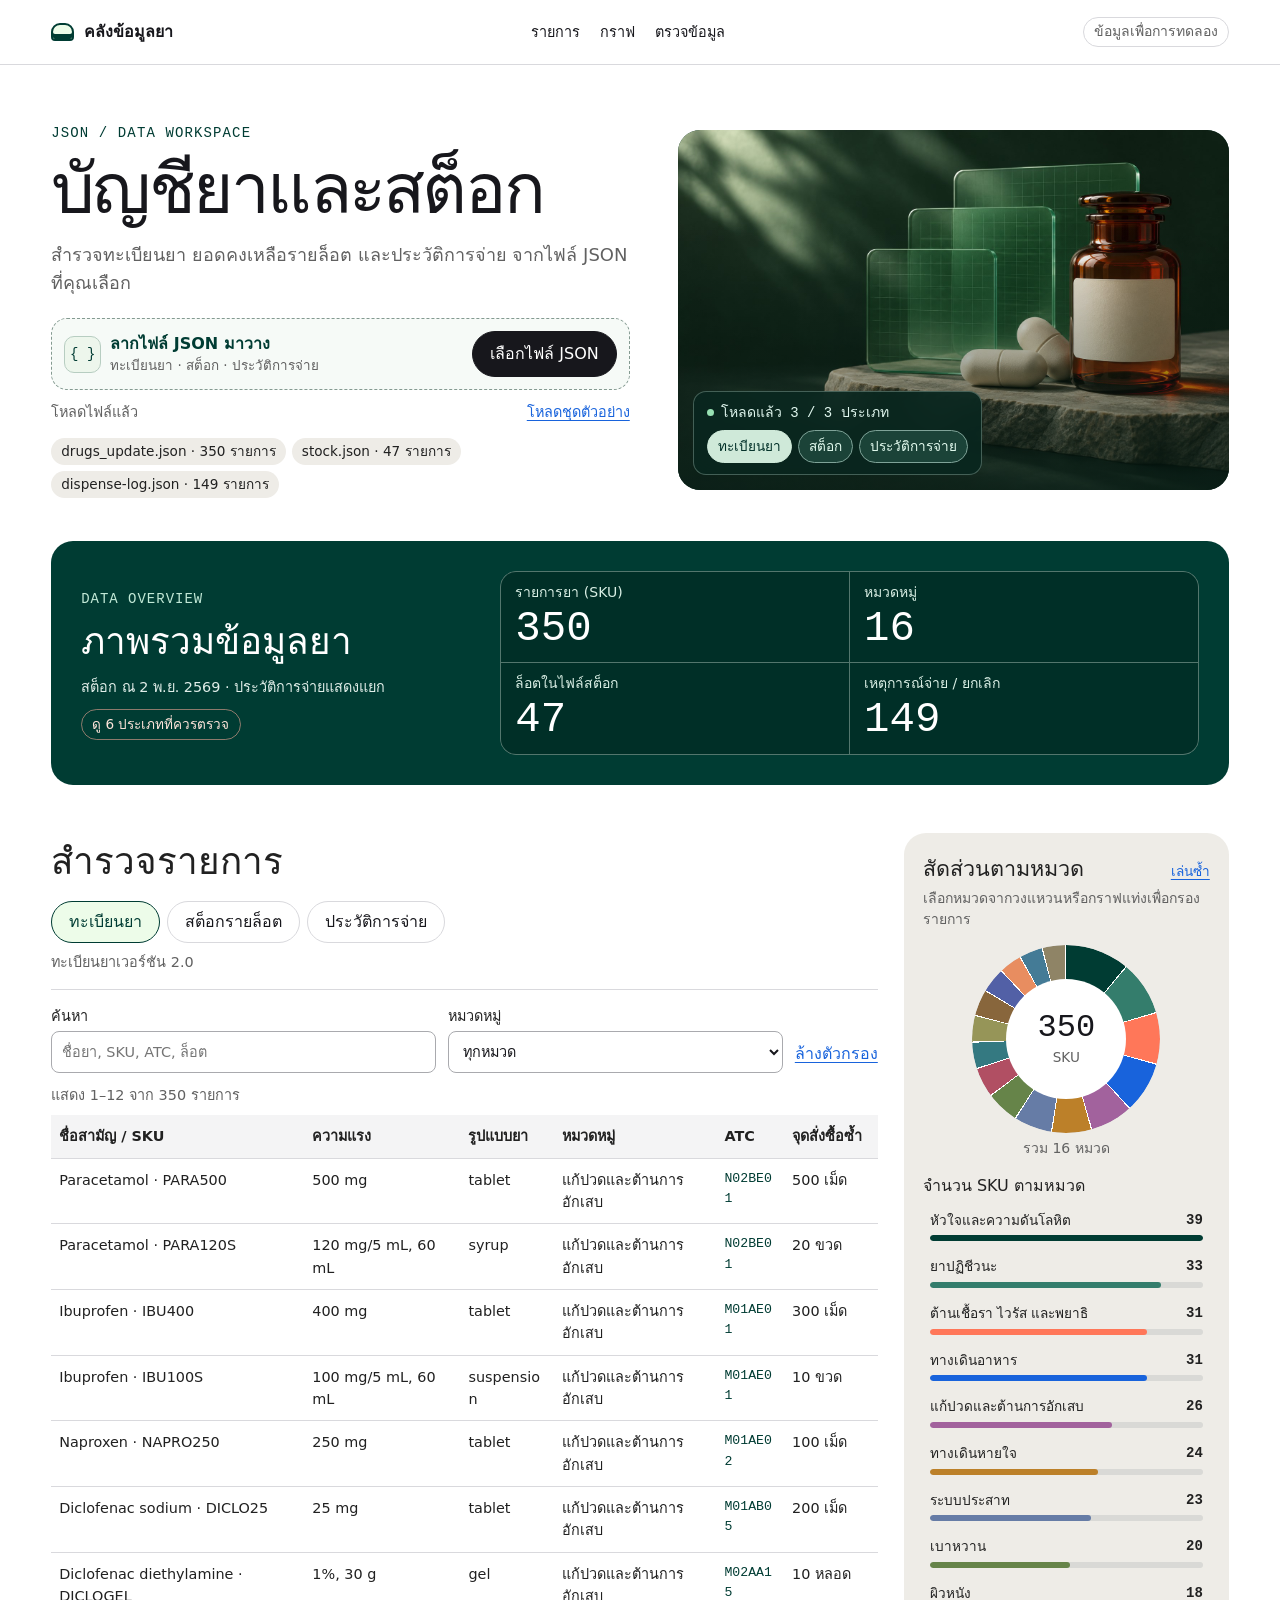
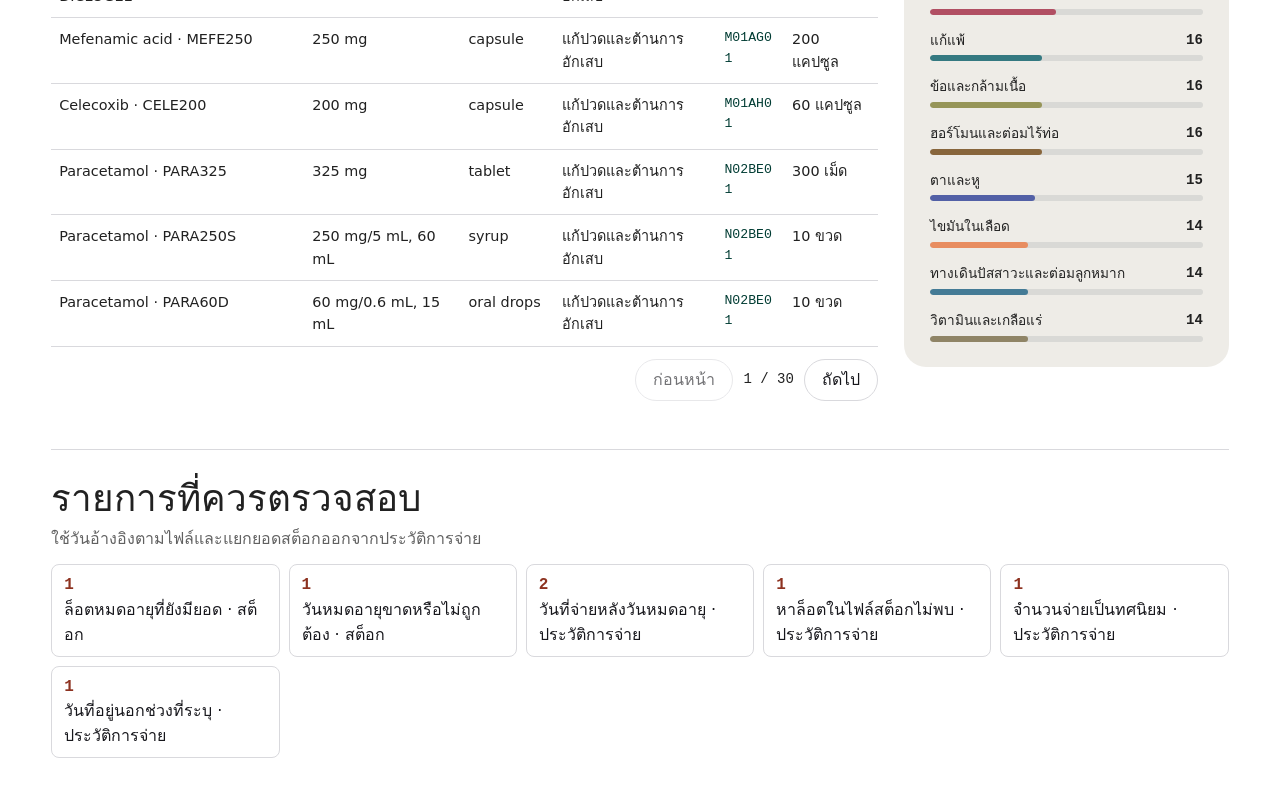
==== index.html @ 88df7d9a "Add files via upload" ====
<!doctype html>
<html lang="th">
<head>
  <meta charset="utf-8">
  <meta name="viewport" content="width=device-width, initial-scale=1">
  <meta name="description" content="สำรวจทะเบียนยา สต็อกรายล็อต และประวัติการจ่ายยาจากไฟล์ JSON">
  <title>บัญชียาและสต็อก</title>
  <link rel="stylesheet" href="./styles.css">
  <script src="./app.js" defer></script>
</head>
<body>
  <header class="topbar">
    <div class="shell topbar-inner">
      <a class="brand" href="#top"><span class="brand-mark" aria-hidden="true"></span>คลังข้อมูลยา</a>
      <nav id="navigation" aria-label="ทางลัด" hidden>
        <a href="#records">รายการ</a><a href="#charts">กราฟ</a><a href="#checks">ตรวจข้อมูล</a>
      </nav>
      <span class="dataset-label">ข้อมูลเพื่อการทดลอง</span>
    </div>
  </header>
  <main class="shell" id="top">
    <header class="hero">
      <div class="hero-copy">
        <div class="mono kicker">JSON / DATA WORKSPACE</div>
        <h1>บัญชียาและสต็อก</h1>
        <p class="hero-description">สำรวจทะเบียนยา ยอดคงเหลือรายล็อต และประวัติการจ่าย จากไฟล์ JSON ที่คุณเลือก</p>
        <div class="drop-zone" id="drop-zone">
          <div class="drop-copy">
            <span class="drop-mark mono" aria-hidden="true">{ }</span>
            <div><strong id="drop-title">ลากไฟล์ JSON มาวาง</strong><p>ทะเบียนยา · สต็อก · ประวัติการจ่าย</p></div>
          </div>
          <label class="button primary file-button">
            <input type="file" id="file-input" accept=".json,application/json" multiple>
            <span>เลือกไฟล์ JSON</span>
          </label>
        </div>
        <div class="import-actions">
          <p class="load-status" id="load-status" role="status"></p>
          <button class="text-button" type="button" id="load-demo" hidden>โหลดชุดตัวอย่าง</button>
        </div>
        <p class="load-error" id="load-error" role="alert" hidden></p>
        <ul class="sources" id="sources" aria-label="ไฟล์ที่โหลด" hidden></ul>
      </div>
      <div class="hero-art">
        <div class="hero-image" aria-hidden="true"></div>
        <div class="hero-console">
          <p class="console-status mono" id="source-status">รอไฟล์ JSON</p>
          <div class="console-actions" id="source-shortcuts" aria-label="เปิดชุดข้อมูลที่โหลดแล้ว">
            <button type="button" data-source="catalog" disabled>ทะเบียนยา</button>
            <button type="button" data-source="stock" disabled>สต็อก</button>
            <button type="button" data-source="events" disabled>ประวัติการจ่าย</button>
          </div>
        </div>
      </div>
    </header>

    <div id="dashboard" hidden>
      <section class="overview" aria-labelledby="overview-title">
        <div class="overview-copy">
          <span class="mono">DATA OVERVIEW</span>
          <h2 id="overview-title">ภาพรวมข้อมูลยา</h2>
          <p id="snapshot"></p>
          <a id="review-shortcut" class="review-shortcut" href="#checks" hidden></a>
        </div>
        <dl class="metrics">
          <div><dt>รายการยา (SKU)</dt><dd id="metric-skus"><span aria-hidden="true">—</span><span class="sr-only">—</span></dd></div>
          <div><dt>หมวดหมู่</dt><dd id="metric-categories"><span aria-hidden="true">—</span><span class="sr-only">—</span></dd></div>
          <div><dt>ล็อตในไฟล์สต็อก</dt><dd id="metric-lots"><span aria-hidden="true">—</span><span class="sr-only">—</span></dd></div>
          <div><dt>เหตุการณ์จ่าย / ยกเลิก</dt><dd id="metric-events"><span aria-hidden="true">—</span><span class="sr-only">—</span></dd></div>
        </dl>
      </section>

      <div class="workspace">
        <section class="records" id="records" aria-labelledby="records-title">
          <div class="section-lead">
            <h2 id="records-title">สำรวจรายการ</h2>
            <div class="view-choices" id="view-choices" aria-label="เลือกชุดรายการ">
              <button type="button" class="pill" data-view="catalog" aria-pressed="true">ทะเบียนยา</button>
              <button type="button" class="pill" data-view="stock" aria-pressed="false">สต็อกรายล็อต</button>
              <button type="button" class="pill" data-view="events" aria-pressed="false">ประวัติการจ่าย</button>
            </div>
            <p class="view-note" id="view-note"></p>
          </div>
          <form class="filters" id="filters" role="search">
            <label>ค้นหา <input id="search" type="search" placeholder="ชื่อยา, SKU, ATC, ล็อต"></label>
            <label>หมวดหมู่ <select id="category"><option value="">ทุกหมวด</option></select></label>
            <label id="status-field">สถานะ <select id="status"><option value="">ทุกสถานะ</option></select></label>
            <button class="text-button" type="reset">ล้างตัวกรอง</button>
          </form>
          <p class="result-count" id="result-count" role="status" tabindex="-1"></p>
          <div class="table-region" id="table-region" role="region" tabindex="0" aria-label="ตารางรายการยา">
            <table><thead id="table-head"></thead><tbody id="table-body"></tbody></table>
          </div>
          <ul id="mobile-records" class="mobile-records" aria-label="รายการยา" hidden></ul>
          <p class="empty" id="empty-records" hidden></p>
          <div class="pagination" id="pagination">
            <button type="button" id="previous" class="pill">ก่อนหน้า</button>
            <span id="page-number" class="mono"></span>
            <button type="button" id="next" class="pill">ถัดไป</button>
          </div>
        </section>

        <aside class="analytics" id="charts" aria-labelledby="share-title">
          <section class="share-card">
            <div class="chart-heading">
              <h2 id="share-title">สัดส่วนตามหมวด</h2>
              <button type="button" class="text-button replay" id="replay">เล่นซ้ำ</button>
            </div>
            <p id="chart-note">เลือกหมวดจากวงแหวนหรือกราฟแท่งเพื่อกรองรายการ</p>
            <div class="ring-wrap" aria-hidden="true">
              <div class="ring" id="ring"><div class="ring-slices"></div>
                <div class="ring-center"><strong id="ring-number"></strong><span id="ring-unit"></span></div>
              </div>
              <p id="ring-caption"></p>
            </div>
            <h3 id="bars-title">จำนวน SKU ตามหมวด</h3>
            <div class="bars" id="bars" role="group" aria-labelledby="bars-title"></div>
          </section>
        </aside>
      </div>

      <section class="checks" id="checks" aria-labelledby="checks-title">
        <div><h2 id="checks-title">รายการที่ควรตรวจสอบ</h2><p>ใช้วันอ้างอิงตามไฟล์และแยกยอดสต็อกออกจากประวัติการจ่าย</p></div>
        <div id="check-list" class="check-list"></div>
      </section>
    </div>
    <noscript><p>กรุณาเปิด JavaScript เพื่อโหลดไฟล์ JSON</p></noscript>
  </main>
</body>
</html>
---- styles.css ----
:root {
  color-scheme: light;
  font-family: "Leelawadee UI", "Segoe UI", system-ui, sans-serif;
  color: #212121;
  background: #fff;
  --primary: #17171c;
  --green: #003c33;
  --green-dark: #002f27;
  --stone: #eeece7;
  --pale: #edfce9;
  --blue: #1863dc;
  --coral: #ff7759;
  --line: #d9d9dd;
  --muted: #616161;
  --mono: "Cascadia Mono", Consolas, ui-monospace, monospace;
}
*, *::before, *::after { box-sizing: border-box; }
body { margin: 0; line-height: 1.55; }
h1, h2, h3, p { margin: 0; }
h1, h2, h3 { font-weight: 500; }
button, input, select { font: inherit; }
button, select, summary { cursor: pointer; }
a { color: var(--blue); text-underline-offset: .23em; }
:focus-visible { outline: 3px solid #4c6ee6; outline-offset: 3px; }
[hidden] { display: none !important; }
.sr-only {
  position: absolute; width: 1px; height: 1px; margin: -1px; padding: 0;
  clip-path: inset(50%); overflow: hidden; white-space: nowrap;
}
.shell { width: min(1200px, 100% - clamp(32px, 8vw, 104px)); margin-inline: auto; }
.mono { font-family: var(--mono); font-size: .875rem; font-variant-numeric: tabular-nums; }
.topbar { border-bottom: 1px solid var(--line); }
.topbar-inner { min-height: 64px; display: flex; align-items: center; justify-content: space-between; gap: 8px 20px; flex-wrap: wrap; padding-block: 9px; }
.brand { display: inline-flex; align-items: center; gap: 10px; color: var(--primary); font-weight: 700; text-decoration: none; }
.brand-mark { width: 23px; height: 18px; border: 2px solid var(--green); border-radius: 9px 9px 4px 4px; background: var(--pale); box-shadow: inset 0 -5px 0 var(--green); }
.topbar nav { display: flex; flex-wrap: wrap; gap: 8px 20px; }
.topbar nav a { color: var(--primary); font-size: .9rem; text-decoration: none; }
.topbar nav a:hover { text-decoration: underline; }
.dataset-label { border: 1px solid var(--line); border-radius: 32px; padding: 3px 10px; color: var(--muted); font-size: .875rem; }
.hero {
  display: grid; grid-template-columns: minmax(0, 1.05fr) minmax(0, 1fr);
  gap: clamp(20px, 4vw, 48px); align-items: center; padding-block: clamp(27px, 4.5vw, 60px) clamp(26px, 4vw, 43px);
}
.hero-copy { min-width: 0; }
.kicker { color: var(--green); letter-spacing: .08em; }
.hero h1 { color: var(--primary); font-size: clamp(2.5rem, 5.4vw, 4.8rem); line-height: 1.12; letter-spacing: -.04em; margin: 7px 0 12px; text-wrap: balance; }
.hero-description { color: var(--muted); font-size: clamp(1rem, 1.6vw, 1.125rem); max-width: 52ch; }
.drop-zone {
  display: flex; align-items: center; justify-content: space-between; gap: 10px; flex-wrap: wrap;
  margin-top: 22px; padding: 12px; border: 1px dashed #849a91; border-radius: 16px; background: #f6faf7;
  transition: border-color .18s, background-color .18s;
}
.drop-zone.is-dragging { border-color: var(--green); background: #e2f6df; box-shadow: 0 0 0 2px var(--green); }
.drop-copy { display: flex; align-items: center; gap: 9px; }
.drop-mark {
  display: grid; place-items: center; width: 37px; height: 37px; flex: 0 0 37px;
  border: 1px solid #b7cdc1; border-radius: 10px; color: var(--green); background: #edf6ec;
}
.drop-copy strong { color: var(--green); }
.drop-copy p { font-size: .84rem; color: var(--muted); }
.import-actions { margin: 8px 0 0; display: flex; align-items: baseline; justify-content: space-between; flex-wrap: wrap; gap: 3px 12px; }
.import-actions .load-status { margin-top: 0; }
.import-actions .text-button { padding-block: 3px; font-size: .9rem; }
.hero-art {
  position: relative; min-height: 360px; min-width: 0; display: flex; align-items: end;
  overflow: hidden; isolation: isolate; border-radius: 22px; background: #143d34; padding: 15px;
}
.hero-image {
  position: absolute; inset: 0; z-index: -2; background-color: #143d34;
  background-image: url("./assets/pharmacy-still-life.jpg");
  background-size: cover; background-position: center 49%; transition: transform .6s ease;
}
.hero-art::before {
  content: ""; position: absolute; inset: 25% 0 0; z-index: -1;
  background: linear-gradient(transparent, #071e16a8); pointer-events: none;
}
.hero-art:hover .hero-image { transform: scale(1.035); }
.hero-console {
  max-width: 100%; min-width: 0; border: 1px solid #d6f1e449; border-radius: 13px; padding: 11px 13px;
  color: #fff; background: #09271feb; backdrop-filter: blur(9px);
}
.console-status { color: #e1f7ef; margin-bottom: 6px; }
.console-status::before {
  content: ""; display: inline-block; margin-inline-end: 7px; width: 7px; height: 7px;
  border-radius: 50%; background: #a8beb5; vertical-align: .08em;
}
.hero-console.is-ready .console-status::before { background: #98e1b3; }
.console-actions { display: flex; flex-wrap: wrap; gap: 6px; }
.console-actions button {
  border: 1px solid #7fa398; border-radius: 24px; padding: 4px 10px; min-height: 33px;
  color: #e4fcf0; background: #1b4338; font-size: .85rem;
}
.console-actions button:hover:not(:disabled) { background: #d7f4e4; color: var(--green-dark); }
.console-actions button[aria-current="true"] { background: #cfe9d9; color: var(--green-dark); border-color: #cfe9d9; }
.console-actions button:disabled { color: #c2d1cb; background: transparent; border-color: #577269; cursor: default; }
.button, .pill { min-height: 42px; padding: 8px 17px; border: 1px solid var(--line); border-radius: 32px; background: #fff; color: var(--primary); }
.button.primary { background: var(--primary); color: #fff; border-color: var(--primary); }
.button.primary:hover { background: var(--green); }
.file-button { position: relative; display: inline-grid; place-items: center; cursor: pointer; min-height: 46px; }
.file-button input { position: absolute; inset: 0; width: 100%; height: 100%; opacity: 0; cursor: pointer; }
.file-button:focus-within { outline: 3px solid #4c6ee6; outline-offset: 3px; }
.text-button { padding: 6px 0; border: 0; background: transparent; color: var(--blue); text-decoration: underline; text-underline-offset: .2em; }
.text-button:disabled, .pill:disabled { opacity: .6; cursor: default; }
.load-status, .load-error { margin-top: 7px; color: var(--muted); font-size: .9rem; }
.load-error { color: #9c2318; border-inline-start: 3px solid var(--coral); padding: 7px 10px; background: #fff3ef; }
.sources { padding: 0; margin: 11px 0 0; list-style: none; display: flex; flex-wrap: wrap; gap: 6px; }
.sources li { border-radius: 30px; background: var(--stone); padding: 3px 10px; font-size: .85rem; overflow-wrap: anywhere; }
.overview { display: grid; grid-template-columns: minmax(0, .8fr) minmax(0, 1.4fr); gap: 20px; background: var(--green); color: #fff; padding: clamp(19px, 3vw, 30px); border-radius: 22px; align-items: center; }
.overview-copy .mono { color: #c1e9d7; letter-spacing: .07em; }
.overview h2 { font-size: clamp(1.55rem, 3vw, 2.3rem); margin: 3px 0 6px; }
.overview p { color: #e0eee9; font-size: .9rem; }
.review-shortcut {
  display: inline-block; margin-top: 10px; padding: 4px 10px; border-radius: 24px;
  color: #fee5db; border: 1px solid #ffad9b8c; font-size: .85rem; text-decoration: none;
}
.review-shortcut:hover { background: #ffe5d9; color: #562513; }
.metrics { display: grid; grid-template-columns: repeat(2, minmax(0, 1fr)); gap: 1px; margin: 0; border-radius: 16px; overflow: hidden; background: #53766d; border: 1px solid #53766d; }
.metrics div { background: var(--green-dark); padding: 10px 14px; }
.metrics dt { color: #d9efe5; font-size: .875rem; }
.metrics dd { margin: 2px 0 0; font: 400 clamp(1.75rem, 4vw, 2.65rem)/1.1 var(--mono); }
.workspace { display: grid; grid-template-columns: minmax(0, 1fr) minmax(270px, 325px); gap: 26px; align-items: start; padding-block: clamp(28px, 4vw, 48px); }
.records, .analytics, .checks { min-width: 0; scroll-margin-top: 18px; }
.section-lead { padding-bottom: 15px; border-bottom: 1px solid var(--line); }
.records h2, .checks h2 { font-size: clamp(1.6rem, 3vw, 2.3rem); }
.view-choices { display: flex; flex-wrap: wrap; gap: 7px; margin: 11px 0 8px; }
.pill[aria-pressed="true"] { background: var(--pale); border-color: var(--green); color: var(--green); }
.pill:hover:not(:disabled) { border-color: var(--green); }
.view-note, .result-count, .empty { color: var(--muted); font-size: .9rem; }
.filters { display: flex; align-items: end; flex-wrap: wrap; gap: 9px 12px; padding: 15px 0 8px; }
.filters label { flex: 1 1 130px; display: grid; gap: 4px; min-width: 0; font-size: .9rem; }
.filters label:first-child { flex-basis: 180px; }
.filters input, .filters select { min-width: 0; min-height: 42px; width: 100%; padding: 8px 10px; background: #fff; color: var(--primary); border: 1px solid #a9aaae; border-radius: 8px; }
.result-count { padding: 3px 0 9px; }
.table-region { overflow: auto; }
table { width: 100%; min-width: 600px; border-collapse: collapse; text-align: left; font-size: .9rem; }
th, td { padding: 10px 8px; border-block-end: 1px solid var(--line); vertical-align: top; }
th { background: #f4f4f5; font-weight: 650; white-space: nowrap; }
td { overflow-wrap: anywhere; }
tbody tr:hover { background: #f7f9f7; }
.row-code { color: var(--green); font-family: var(--mono); font-size: .825rem; }
.row-issue { display: inline-block; margin-left: 4px; color: #722d20; background: #ffeadf; padding: 2px 7px; border-radius: 24px; font-size: .8rem; }
.pagination { display: flex; justify-content: flex-end; align-items: center; gap: 10px; flex-wrap: wrap; margin-top: 12px; }
.mobile-records { list-style: none; margin: 0; padding: 0; }
.mobile-records li { border-top: 1px solid var(--line); }
.mobile-records li:last-child { border-bottom: 1px solid var(--line); }
.mobile-records summary { padding: 12px 7px; }
.mobile-records summary small { display: block; margin-left: 17px; color: var(--muted); }
.mobile-records dl { margin: 0; padding: 0 10px 12px; display: grid; grid-template-columns: 1fr 1fr; gap: 8px; overflow-wrap: anywhere; }
.mobile-records dd { margin-left: 0; }
.mobile-records dt { color: var(--muted); font-size: .875rem; }
.empty { padding: 18px 0; border-block: 1px solid var(--line); }
.share-card { padding: 19px; border-radius: 22px; background: var(--stone); }
.chart-heading { display: flex; justify-content: space-between; align-items: baseline; flex-wrap: wrap; gap: 7px; }
.share-card h2 { font-size: 1.35rem; }
.share-card h3 { font-size: 1rem; margin-bottom: 5px; }
.share-card p { color: var(--muted); font-size: .875rem; }
.replay { font-size: .85rem; }
.ring-wrap { text-align: center; margin: 14px 0; }
.ring { position: relative; width: min(100%, 188px); margin-inline: auto; aspect-ratio: 1; background: #dadada; border-radius: 50%; }
.ring-slices { position: absolute; inset: 0; border-radius: 50%; background: var(--slices, transparent); mask-image: conic-gradient(#000 var(--sweep, 360deg), transparent 0); }
.ring-center { position: absolute; inset: 18%; display: grid; place-content: center; background: #fff; border-radius: 50%; pointer-events: none; }
.ring-center strong { font: 400 2rem/1.15 var(--mono); color: var(--primary); }
.ring-center span { color: var(--muted); font-size: .85rem; }
#ring-caption { margin-top: 5px; min-height: 1.5em; }
.bars { display: grid; gap: 3px; }
.bar { display: grid; gap: 4px; width: 100%; padding: 5px 6px; background: transparent; border: 1px solid transparent; border-radius: 8px; color: inherit; text-align: left; }
.bar:hover, .bar[aria-pressed="true"] { background: #fff; }
.bar[aria-pressed="true"] { border-color: var(--green); }
.bar-label { display: flex; justify-content: space-between; gap: 5px; font-size: .85rem; }
.bar-track { height: 6px; border-radius: 10px; background: #d9d9d6; overflow: hidden; }
.bar-fill { display: block; height: 100%; border-radius: inherit; background: var(--color); transform-origin: left center; }
@property --sweep { syntax: "<angle>"; initial-value: 360deg; inherits: false; }
@keyframes reveal-ring { from { --sweep: 0deg; opacity: .45; } to { --sweep: 360deg; opacity: 1; } }
@keyframes reveal-bar { from { transform: scaleX(0); } to { transform: scaleX(1); } }
.ring.animate .ring-slices { animation: reveal-ring 900ms cubic-bezier(.2,.75,.2,1) both; }
.bars.animate .bar-fill { animation: reveal-bar 680ms cubic-bezier(.2,.75,.2,1) var(--delay) both; }
.checks { padding: 20px 0 45px; border-top: 1px solid var(--line); }
.checks p { color: var(--muted); margin-bottom: 12px; }
.check-list { display: grid; grid-template-columns: repeat(auto-fit, minmax(min(100%, 215px), 1fr)); gap: 9px; }
.check-list button { min-height: 62px; text-align: left; padding: 8px 12px; background: #fff; border: 1px solid var(--line); border-radius: 8px; color: var(--primary); }
.check-list button strong { color: #8d3220; display: block; font-family: var(--mono); }
.check-list button:hover { border-color: var(--coral); }
@media (max-width: 820px) {
  .hero, .workspace { grid-template-columns: minmax(0, 1fr); }
  .hero-art { min-height: clamp(220px, 49vw, 330px); }
  .overview { grid-template-columns: minmax(0, 1fr); gap: 11px; }
  .bars { grid-template-columns: repeat(2, minmax(0, 1fr)); }
}
@media (max-width: 520px) {
  .topbar nav { order: 1; flex-basis: 100%; }
  .bars { grid-template-columns: minmax(0, 1fr); }
  .filters label:first-child { flex-basis: 100%; }
}
@media (prefers-reduced-motion: reduce) {
  .ring.animate .ring-slices, .bars.animate .bar-fill { animation: none; }
  .replay { display: none; }
  .hero-image, .drop-zone { transition: none; }
  .hero-art:hover .hero-image { transform: none; }
}
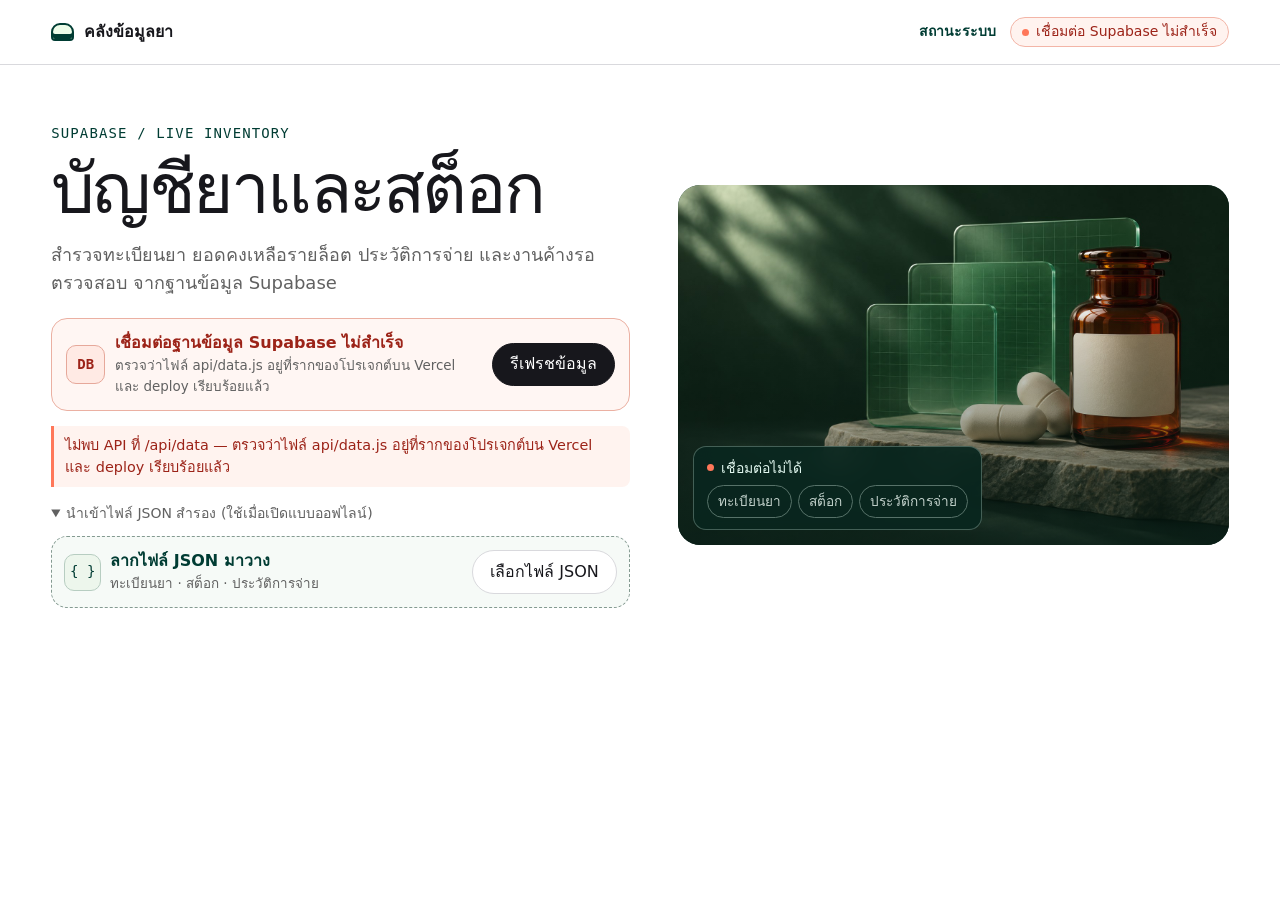
==== commit bc0c1143: "Add files via upload" ====
--- a/index.html
+++ b/index.html
@@ -3,8 +3,8 @@
 <head>
   <meta charset="utf-8">
   <meta name="viewport" content="width=device-width, initial-scale=1">
-  <meta name="description" content="สำรวจทะเบียนยา สต็อกรายล็อต และประวัติการจ่ายยาจากไฟล์ JSON">
-  <title>บัญชียาและสต็อก</title>
+  <meta name="description" content="แดชบอร์ดทะเบียนยา สต็อกรายล็อต ประวัติการจ่าย และรายการรอตรวจสอบที่เชื่อมต่อกับฐานข้อมูล Supabase">
+  <title>บัญชียาและสต็อก · Supabase</title>
   <link rel="stylesheet" href="./styles.css">
   <script src="./app.js" defer></script>
 </head>
@@ -15,40 +15,61 @@
       <nav id="navigation" aria-label="ทางลัด" hidden>
         <a href="#records">รายการ</a><a href="#charts">กราฟ</a><a href="#checks">ตรวจข้อมูล</a>
       </nav>
-      <span class="dataset-label">ข้อมูลเพื่อการทดลอง</span>
+      <div class="topbar-actions">
+        <a class="topbar-link" href="./status.html">สถานะระบบ</a>
+        <span class="dataset-label" id="dataset-label">กำลังเชื่อมต่อ Supabase…</span>
+      </div>
     </div>
   </header>
   <main class="shell" id="top">
     <header class="hero">
       <div class="hero-copy">
-        <div class="mono kicker">JSON / DATA WORKSPACE</div>
+        <div class="mono kicker" id="hero-kicker">SUPABASE / LIVE INVENTORY</div>
         <h1>บัญชียาและสต็อก</h1>
-        <p class="hero-description">สำรวจทะเบียนยา ยอดคงเหลือรายล็อต และประวัติการจ่าย จากไฟล์ JSON ที่คุณเลือก</p>
-        <div class="drop-zone" id="drop-zone">
-          <div class="drop-copy">
-            <span class="drop-mark mono" aria-hidden="true">{ }</span>
-            <div><strong id="drop-title">ลากไฟล์ JSON มาวาง</strong><p>ทะเบียนยา · สต็อก · ประวัติการจ่าย</p></div>
+        <p class="hero-description">สำรวจทะเบียนยา ยอดคงเหลือรายล็อต ประวัติการจ่าย และงานค้างรอตรวจสอบ จากฐานข้อมูล Supabase</p>
+
+        <div class="connection-card" id="connection-card">
+          <div class="connection-copy">
+            <span class="connection-mark mono" aria-hidden="true">DB</span>
+            <div>
+              <strong id="connection-title">เชื่อมต่อฐานข้อมูล Supabase</strong>
+              <p id="connection-meta">อ่านข้อมูลผ่าน /api/data (สิทธิ์อ่านอย่างเดียวตาม RLS)</p>
+            </div>
           </div>
-          <label class="button primary file-button">
-            <input type="file" id="file-input" accept=".json,application/json" multiple>
-            <span>เลือกไฟล์ JSON</span>
-          </label>
+          <button class="button primary" type="button" id="refresh-db">รีเฟรชข้อมูล</button>
         </div>
+
         <div class="import-actions">
           <p class="load-status" id="load-status" role="status"></p>
-          <button class="text-button" type="button" id="load-demo" hidden>โหลดชุดตัวอย่าง</button>
+          <button class="text-button" type="button" id="switch-supabase" hidden>กลับไปใช้ข้อมูลจาก Supabase</button>
         </div>
         <p class="load-error" id="load-error" role="alert" hidden></p>
-        <ul class="sources" id="sources" aria-label="ไฟล์ที่โหลด" hidden></ul>
+        <p class="load-note" id="load-note" hidden></p>
+        <ul class="sources" id="sources" aria-label="ชุดข้อมูลที่โหลด" hidden></ul>
+
+        <details class="json-fallback" id="json-fallback">
+          <summary>นำเข้าไฟล์ JSON สำรอง (ใช้เมื่อเปิดแบบออฟไลน์)</summary>
+          <div class="drop-zone" id="drop-zone">
+            <div class="drop-copy">
+              <span class="drop-mark mono" aria-hidden="true">{ }</span>
+              <div><strong id="drop-title">ลากไฟล์ JSON มาวาง</strong><p>ทะเบียนยา · สต็อก · ประวัติการจ่าย</p></div>
+            </div>
+            <label class="button file-button">
+              <input type="file" id="file-input" accept=".json,application/json" multiple>
+              <span>เลือกไฟล์ JSON</span>
+            </label>
+          </div>
+        </details>
       </div>
       <div class="hero-art">
         <div class="hero-image" aria-hidden="true"></div>
-        <div class="hero-console">
-          <p class="console-status mono" id="source-status">รอไฟล์ JSON</p>
+        <div class="hero-console" id="hero-console">
+          <p class="console-status mono" id="source-status">กำลังเชื่อมต่อ Supabase…</p>
           <div class="console-actions" id="source-shortcuts" aria-label="เปิดชุดข้อมูลที่โหลดแล้ว">
             <button type="button" data-source="catalog" disabled>ทะเบียนยา</button>
             <button type="button" data-source="stock" disabled>สต็อก</button>
             <button type="button" data-source="events" disabled>ประวัติการจ่าย</button>
+            <button type="button" data-source="open" disabled hidden>งานค้าง</button>
           </div>
         </div>
       </div>
@@ -57,7 +78,7 @@
     <div id="dashboard" hidden>
       <section class="overview" aria-labelledby="overview-title">
         <div class="overview-copy">
-          <span class="mono">DATA OVERVIEW</span>
+          <span class="mono" id="overview-kicker">SUPABASE OVERVIEW</span>
           <h2 id="overview-title">ภาพรวมข้อมูลยา</h2>
           <p id="snapshot"></p>
           <a id="review-shortcut" class="review-shortcut" href="#checks" hidden></a>
@@ -65,8 +86,8 @@
         <dl class="metrics">
           <div><dt>รายการยา (SKU)</dt><dd id="metric-skus"><span aria-hidden="true">—</span><span class="sr-only">—</span></dd></div>
           <div><dt>หมวดหมู่</dt><dd id="metric-categories"><span aria-hidden="true">—</span><span class="sr-only">—</span></dd></div>
-          <div><dt>ล็อตในไฟล์สต็อก</dt><dd id="metric-lots"><span aria-hidden="true">—</span><span class="sr-only">—</span></dd></div>
-          <div><dt>เหตุการณ์จ่าย / ยกเลิก</dt><dd id="metric-events"><span aria-hidden="true">—</span><span class="sr-only">—</span></dd></div>
+          <div><dt>ล็อตในคลัง</dt><dd id="metric-lots"><span aria-hidden="true">—</span><span class="sr-only">—</span></dd></div>
+          <div><dt>ประวัติการจ่ายยา</dt><dd id="metric-events"><span aria-hidden="true">—</span><span class="sr-only">—</span></dd></div>
         </dl>
       </section>
 
@@ -78,11 +99,12 @@
               <button type="button" class="pill" data-view="catalog" aria-pressed="true">ทะเบียนยา</button>
               <button type="button" class="pill" data-view="stock" aria-pressed="false">สต็อกรายล็อต</button>
               <button type="button" class="pill" data-view="events" aria-pressed="false">ประวัติการจ่าย</button>
+              <button type="button" class="pill" data-view="open" aria-pressed="false" hidden>งานค้าง / รอตรวจ</button>
             </div>
             <p class="view-note" id="view-note"></p>
           </div>
           <form class="filters" id="filters" role="search">
-            <label>ค้นหา <input id="search" type="search" placeholder="ชื่อยา, SKU, ATC, ล็อต"></label>
+            <label>ค้นหา <input id="search" type="search" placeholder="ชื่อยา, SKU, ATC, ล็อต, รหัสผู้ป่วย"></label>
             <label>หมวดหมู่ <select id="category"><option value="">ทุกหมวด</option></select></label>
             <label id="status-field">สถานะ <select id="status"><option value="">ทุกสถานะ</option></select></label>
             <button class="text-button" type="reset">ล้างตัวกรอง</button>
@@ -120,11 +142,14 @@
       </div>
 
       <section class="checks" id="checks" aria-labelledby="checks-title">
-        <div><h2 id="checks-title">รายการที่ควรตรวจสอบ</h2><p>ใช้วันอ้างอิงตามไฟล์และแยกยอดสต็อกออกจากประวัติการจ่าย</p></div>
+        <div>
+          <h2 id="checks-title">รายการที่ควรตรวจสอบ</h2>
+          <p id="checks-subtitle">อ้างอิงวัน as_of จากฐานข้อมูลและตรวจสอบความสอดคล้องของคลัง การจ่าย และงานค้าง</p>
+        </div>
         <div id="check-list" class="check-list"></div>
       </section>
     </div>
-    <noscript><p>กรุณาเปิด JavaScript เพื่อโหลดไฟล์ JSON</p></noscript>
+    <noscript><p>กรุณาเปิด JavaScript เพื่อเชื่อมต่อข้อมูลจาก Supabase</p></noscript>
   </main>
 </body>
 </html>
--- a/styles.css
+++ b/styles.css
@@ -36,7 +36,20 @@
 .topbar nav { display: flex; flex-wrap: wrap; gap: 8px 20px; }
 .topbar nav a { color: var(--primary); font-size: .9rem; text-decoration: none; }
 .topbar nav a:hover { text-decoration: underline; }
-.dataset-label { border: 1px solid var(--line); border-radius: 32px; padding: 3px 10px; color: var(--muted); font-size: .875rem; }
+.topbar-actions { display: flex; align-items: center; flex-wrap: wrap; gap: 8px 14px; }
+.topbar-link { color: var(--green); font-size: .875rem; font-weight: 600; text-decoration: none; }
+.topbar-link:hover { text-decoration: underline; }
+.dataset-label {
+  display: inline-flex; align-items: center; gap: 7px;
+  border: 1px solid var(--line); border-radius: 32px; padding: 3px 11px; color: var(--muted); font-size: .875rem;
+}
+.dataset-label::before {
+  content: ""; width: 7px; height: 7px; border-radius: 50%; background: #a8b3ad; flex: 0 0 7px;
+}
+.dataset-label.is-live { border-color: #9dcbb2; background: var(--pale); color: var(--green); }
+.dataset-label.is-live::before { background: #198754; }
+.dataset-label.is-error { border-color: #f3b5a7; background: #fff3ef; color: #9c2318; }
+.dataset-label.is-error::before { background: var(--coral); }
 .hero {
   display: grid; grid-template-columns: minmax(0, 1.05fr) minmax(0, 1fr);
   gap: clamp(20px, 4vw, 48px); align-items: center; padding-block: clamp(27px, 4.5vw, 60px) clamp(26px, 4vw, 43px);
@@ -45,9 +58,29 @@
 .kicker { color: var(--green); letter-spacing: .08em; }
 .hero h1 { color: var(--primary); font-size: clamp(2.5rem, 5.4vw, 4.8rem); line-height: 1.12; letter-spacing: -.04em; margin: 7px 0 12px; text-wrap: balance; }
 .hero-description { color: var(--muted); font-size: clamp(1rem, 1.6vw, 1.125rem); max-width: 52ch; }
+.connection-card {
+  display: flex; align-items: center; justify-content: space-between; gap: 12px; flex-wrap: wrap;
+  margin-top: 22px; padding: 12px 14px; border: 1px solid #b7cdc1; border-radius: 16px; background: #f6faf7;
+  transition: border-color .18s, background-color .18s;
+}
+.connection-card.is-live { border-color: #84b49c; background: #f1fbf4; }
+.connection-card.is-error { border-color: #ebb0a2; background: #fff6f3; }
+.connection-copy { display: flex; align-items: center; gap: 10px; min-width: 0; flex: 1 1 220px; }
+.connection-mark {
+  display: grid; place-items: center; width: 39px; height: 39px; flex: 0 0 39px;
+  border: 1px solid #b7cdc1; border-radius: 10px; color: var(--green); background: #edf6ec; font-weight: 700;
+}
+.connection-card.is-live .connection-mark { border-color: #7eb598; background: #dcf5e3; }
+.connection-card.is-error .connection-mark { border-color: #e6a89a; color: #9c2318; background: #ffeae4; }
+.connection-copy strong { color: var(--green); display: block; }
+.connection-card.is-error .connection-copy strong { color: #9c2318; }
+.connection-copy p { font-size: .84rem; color: var(--muted); overflow-wrap: anywhere; }
+.json-fallback { margin-top: 12px; }
+.json-fallback summary { color: var(--muted); font-size: .875rem; padding: 4px 0; }
+.json-fallback summary:hover { color: var(--green); }
 .drop-zone {
   display: flex; align-items: center; justify-content: space-between; gap: 10px; flex-wrap: wrap;
-  margin-top: 22px; padding: 12px; border: 1px dashed #849a91; border-radius: 16px; background: #f6faf7;
+  margin-top: 8px; padding: 12px; border: 1px dashed #849a91; border-radius: 16px; background: #f6faf7;
   transition: border-color .18s, background-color .18s;
 }
 .drop-zone.is-dragging { border-color: var(--green); background: #e2f6df; box-shadow: 0 0 0 2px var(--green); }
@@ -85,6 +118,7 @@
   border-radius: 50%; background: #a8beb5; vertical-align: .08em;
 }
 .hero-console.is-ready .console-status::before { background: #98e1b3; }
+.hero-console.is-error .console-status::before { background: var(--coral); }
 .console-actions { display: flex; flex-wrap: wrap; gap: 6px; }
 .console-actions button {
   border: 1px solid #7fa398; border-radius: 24px; padding: 4px 10px; min-height: 33px;
@@ -95,17 +129,19 @@
 .console-actions button:disabled { color: #c2d1cb; background: transparent; border-color: #577269; cursor: default; }
 .button, .pill { min-height: 42px; padding: 8px 17px; border: 1px solid var(--line); border-radius: 32px; background: #fff; color: var(--primary); }
 .button.primary { background: var(--primary); color: #fff; border-color: var(--primary); }
-.button.primary:hover { background: var(--green); }
-.file-button { position: relative; display: inline-grid; place-items: center; cursor: pointer; min-height: 46px; }
+.button.primary:hover:not(:disabled) { background: var(--green); border-color: var(--green); }
+.button:disabled { opacity: .6; cursor: wait; }
+.file-button { position: relative; display: inline-grid; place-items: center; cursor: pointer; min-height: 44px; }
 .file-button input { position: absolute; inset: 0; width: 100%; height: 100%; opacity: 0; cursor: pointer; }
 .file-button:focus-within { outline: 3px solid #4c6ee6; outline-offset: 3px; }
 .text-button { padding: 6px 0; border: 0; background: transparent; color: var(--blue); text-decoration: underline; text-underline-offset: .2em; }
 .text-button:disabled, .pill:disabled { opacity: .6; cursor: default; }
-.load-status, .load-error { margin-top: 7px; color: var(--muted); font-size: .9rem; }
-.load-error { color: #9c2318; border-inline-start: 3px solid var(--coral); padding: 7px 10px; background: #fff3ef; }
+.load-status, .load-error, .load-note { margin-top: 7px; color: var(--muted); font-size: .9rem; }
+.load-error { color: #9c2318; border-inline-start: 3px solid var(--coral); padding: 8px 11px; background: #fff3ef; border-radius: 0 8px 8px 0; }
+.load-note { color: #7a4b00; border-inline-start: 3px solid #d4942a; padding: 8px 11px; background: #fff8ea; border-radius: 0 8px 8px 0; }
 .sources { padding: 0; margin: 11px 0 0; list-style: none; display: flex; flex-wrap: wrap; gap: 6px; }
 .sources li { border-radius: 30px; background: var(--stone); padding: 3px 10px; font-size: .85rem; overflow-wrap: anywhere; }
-.overview { display: grid; grid-template-columns: minmax(0, .8fr) minmax(0, 1.4fr); gap: 20px; background: var(--green); color: #fff; padding: clamp(19px, 3vw, 30px); border-radius: 22px; align-items: center; }
+.overview { display: grid; grid-template-columns: minmax(0, .85fr) minmax(0, 1.35fr); gap: 20px; background: var(--green); color: #fff; padding: clamp(19px, 3vw, 30px); border-radius: 22px; align-items: center; }
 .overview-copy .mono { color: #c1e9d7; letter-spacing: .07em; }
 .overview h2 { font-size: clamp(1.55rem, 3vw, 2.3rem); margin: 3px 0 6px; }
 .overview p { color: #e0eee9; font-size: .9rem; }
@@ -132,13 +168,14 @@
 .filters input, .filters select { min-width: 0; min-height: 42px; width: 100%; padding: 8px 10px; background: #fff; color: var(--primary); border: 1px solid #a9aaae; border-radius: 8px; }
 .result-count { padding: 3px 0 9px; }
 .table-region { overflow: auto; }
-table { width: 100%; min-width: 600px; border-collapse: collapse; text-align: left; font-size: .9rem; }
+table { width: 100%; min-width: 640px; border-collapse: collapse; text-align: left; font-size: .9rem; }
 th, td { padding: 10px 8px; border-block-end: 1px solid var(--line); vertical-align: top; }
 th { background: #f4f4f5; font-weight: 650; white-space: nowrap; }
 td { overflow-wrap: anywhere; }
 tbody tr:hover { background: #f7f9f7; }
 .row-code { color: var(--green); font-family: var(--mono); font-size: .825rem; }
-.row-issue { display: inline-block; margin-left: 4px; color: #722d20; background: #ffeadf; padding: 2px 7px; border-radius: 24px; font-size: .8rem; }
+.row-issue { display: inline-block; margin: 2px 0 0 4px; color: #722d20; background: #ffeadf; padding: 2px 7px; border-radius: 24px; font-size: .8rem; }
+.row-badge { display: inline-block; margin: 2px 0 0 4px; color: #3f4654; background: #eceff4; padding: 2px 7px; border-radius: 24px; font-size: .8rem; }
 .pagination { display: flex; justify-content: flex-end; align-items: center; gap: 10px; flex-wrap: wrap; margin-top: 12px; }
 .mobile-records { list-style: none; margin: 0; padding: 0; }
 .mobile-records li { border-top: 1px solid var(--line); }
@@ -194,6 +231,6 @@
 @media (prefers-reduced-motion: reduce) {
   .ring.animate .ring-slices, .bars.animate .bar-fill { animation: none; }
   .replay { display: none; }
-  .hero-image, .drop-zone { transition: none; }
+  .hero-image, .drop-zone, .connection-card { transition: none; }
   .hero-art:hover .hero-image { transform: none; }
 }
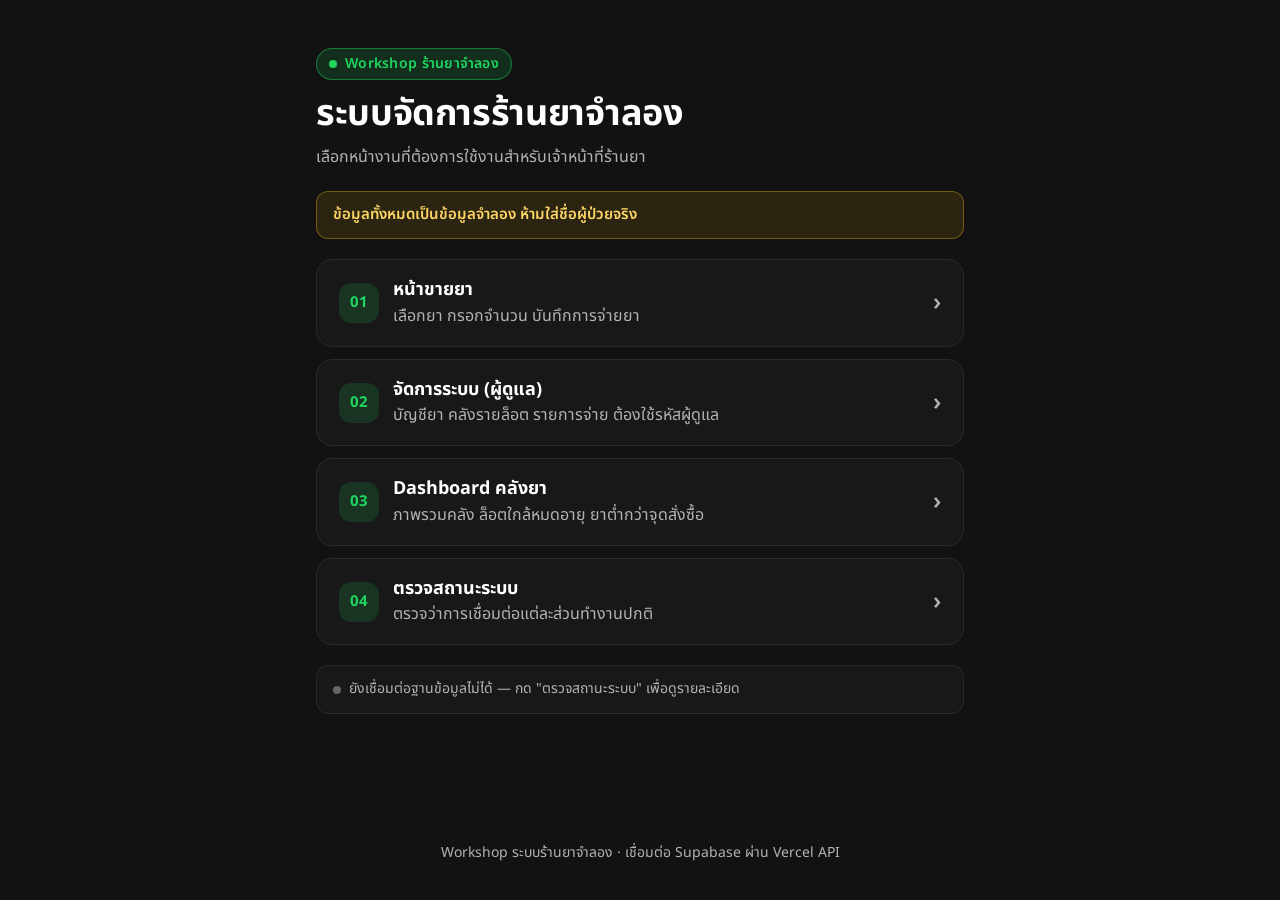
==== commit bb058c8c: "Add files via upload" ====
--- a/index.html
+++ b/index.html
@@ -3,153 +3,383 @@
 <head>
   <meta charset="utf-8">
   <meta name="viewport" content="width=device-width, initial-scale=1">
-  <meta name="description" content="แดชบอร์ดทะเบียนยา สต็อกรายล็อต ประวัติการจ่าย และรายการรอตรวจสอบที่เชื่อมต่อกับฐานข้อมูล Supabase">
-  <title>บัญชียาและสต็อก · Supabase</title>
-  <link rel="stylesheet" href="./styles.css">
-  <script src="./app.js" defer></script>
+  <meta name="description" content="หน้าแรกของระบบร้านยาจำลอง สำหรับเจ้าหน้าที่เข้าถึงหน้าขายยา จัดการระบบ Dashboard คลังยา และตรวจสถานะระบบ">
+  <title>ระบบร้านยาจำลอง</title>
+  <link rel="preconnect" href="https://fonts.googleapis.com">
+  <link rel="preconnect" href="https://fonts.gstatic.com" crossorigin>
+  <link href="https://fonts.googleapis.com/css2?family=Noto+Sans+Thai:wght@400;600;700&display=swap" rel="stylesheet">
+  <style>
+    :root {
+      color-scheme: dark;
+      --bg: #121212;
+      --card: #181818;
+      --card-hover: #222222;
+      --card-active: #282828;
+      --border: #2a2a2a;
+      --text: #ffffff;
+      --muted: #b3b3b3;
+      --accent: #1ed760;
+      --accent-soft: rgba(30, 215, 96, 0.14);
+      --accent-border: rgba(30, 215, 96, 0.45);
+      --warn-bg: rgba(255, 193, 7, 0.1);
+      --warn-border: rgba(255, 193, 7, 0.35);
+      --warn-text: #ffd666;
+    }
+
+    *, *::before, *::after {
+      box-sizing: border-box;
+    }
+
+    html {
+      background: var(--bg);
+      -webkit-tap-highlight-color: transparent;
+    }
+
+    body {
+      margin: 0;
+      min-height: 100dvh;
+      background: var(--bg);
+      color: var(--text);
+      font: 400 16px/1.6 'Noto Sans Thai', system-ui, -apple-system, 'Segoe UI', sans-serif;
+      display: flex;
+      flex-direction: column;
+    }
+
+    main {
+      width: min(680px, 100%);
+      margin: 0 auto;
+      padding: clamp(24px, 5vw, 48px) 16px 36px;
+      flex: 1;
+      display: flex;
+      flex-direction: column;
+      gap: 20px;
+    }
+
+    .hero {
+      display: flex;
+      flex-direction: column;
+      gap: 8px;
+    }
+
+    .eyebrow {
+      display: inline-flex;
+      align-items: center;
+      gap: 8px;
+      align-self: flex-start;
+      padding: 4px 12px;
+      border-radius: 999px;
+      background: var(--accent-soft);
+      border: 1px solid var(--accent-border);
+      color: var(--accent);
+      font-size: 14px;
+      font-weight: 600;
+      letter-spacing: 0.02em;
+    }
+
+    .eyebrow-dot {
+      width: 8px;
+      height: 8px;
+      border-radius: 50%;
+      background: var(--accent);
+      flex: 0 0 8px;
+    }
+
+    h1 {
+      margin: 4px 0 0;
+      font-size: clamp(28px, 6vw, 36px);
+      font-weight: 700;
+      line-height: 1.25;
+      letter-spacing: -0.01em;
+    }
+
+    .subtitle {
+      margin: 0;
+      color: var(--muted);
+      font-size: 16px;
+    }
+
+    .notice {
+      margin: 0;
+      padding: 12px 16px;
+      border-radius: 12px;
+      background: var(--warn-bg);
+      border: 1px solid var(--warn-border);
+      color: var(--warn-text);
+      font-size: 15px;
+      font-weight: 600;
+      line-height: 1.5;
+    }
+
+    .menu-list {
+      list-style: none;
+      margin: 0;
+      padding: 0;
+      display: grid;
+      gap: 12px;
+    }
+
+    .menu-link {
+      position: relative;
+      display: grid;
+      grid-template-columns: auto minmax(0, 1fr) auto;
+      align-items: center;
+      gap: 14px;
+      min-height: 80px;
+      padding: 16px 18px;
+      border-radius: 16px;
+      background: var(--card);
+      border: 1px solid var(--border);
+      color: var(--text);
+      text-decoration: none;
+      transition: background-color 0.16s ease, border-color 0.16s ease, transform 0.12s ease;
+    }
+
+    .menu-link:hover {
+      background: var(--card-hover);
+      border-color: var(--accent-border);
+    }
+
+    .menu-link:active {
+      background: var(--card-active);
+      transform: scale(0.99);
+    }
+
+    .menu-link:focus-visible {
+      outline: 3px solid var(--accent);
+      outline-offset: 3px;
+      border-color: var(--accent);
+    }
+
+    .menu-index {
+      width: 40px;
+      height: 40px;
+      border-radius: 12px;
+      background: var(--accent-soft);
+      color: var(--accent);
+      font-weight: 700;
+      font-size: 15px;
+      display: grid;
+      place-items: center;
+      flex: 0 0 40px;
+      font-variant-numeric: tabular-nums;
+    }
+
+    .menu-body {
+      min-width: 0;
+      display: flex;
+      flex-direction: column;
+      gap: 2px;
+    }
+
+    .menu-title {
+      color: var(--text);
+      font-size: 18px;
+      font-weight: 700;
+      line-height: 1.35;
+    }
+
+    .menu-desc {
+      color: var(--muted);
+      font-size: 16px;
+      line-height: 1.45;
+    }
+
+    .menu-arrow {
+      color: var(--muted);
+      font-size: 24px;
+      line-height: 1;
+      font-weight: 600;
+      padding-left: 4px;
+      transition: color 0.16s ease, transform 0.16s ease;
+    }
+
+    .menu-link:hover .menu-arrow,
+    .menu-link:focus-visible .menu-arrow {
+      color: var(--accent);
+      transform: translateX(3px);
+    }
+
+    .system-strip {
+      display: flex;
+      align-items: center;
+      justify-content: space-between;
+      flex-wrap: wrap;
+      gap: 8px 14px;
+      padding: 12px 16px;
+      border-radius: 12px;
+      background: var(--card);
+      border: 1px solid var(--border);
+      color: var(--muted);
+      font-size: 14px;
+    }
+
+    .system-strip-main {
+      display: inline-flex;
+      align-items: center;
+      gap: 8px;
+      min-width: 0;
+    }
+
+    .status-dot {
+      width: 8px;
+      height: 8px;
+      border-radius: 50%;
+      background: #666666;
+      flex: 0 0 8px;
+    }
+
+    .system-strip.is-ok .status-dot {
+      background: var(--accent);
+    }
+
+    .system-strip.is-ok .system-strip-text {
+      color: var(--text);
+    }
+
+    .system-strip-meta {
+      color: var(--muted);
+      font-variant-numeric: tabular-nums;
+    }
+
+    footer {
+      margin-top: auto;
+      padding-top: 8px;
+      color: var(--muted);
+      font-size: 14px;
+      text-align: center;
+    }
+
+    @media (min-width: 640px) {
+      .menu-link {
+        min-height: 84px;
+        padding: 18px 22px;
+      }
+    }
+
+    @media (prefers-reduced-motion: reduce) {
+      .menu-link,
+      .menu-arrow {
+        transition: none;
+      }
+      .menu-link:active,
+      .menu-link:hover .menu-arrow,
+      .menu-link:focus-visible .menu-arrow {
+        transform: none;
+      }
+    }
+  </style>
 </head>
 <body>
-  <header class="topbar">
-    <div class="shell topbar-inner">
-      <a class="brand" href="#top"><span class="brand-mark" aria-hidden="true"></span>คลังข้อมูลยา</a>
-      <nav id="navigation" aria-label="ทางลัด" hidden>
-        <a href="#records">รายการ</a><a href="#charts">กราฟ</a><a href="#checks">ตรวจข้อมูล</a>
-      </nav>
-      <div class="topbar-actions">
-        <a class="topbar-link" href="./status.html">สถานะระบบ</a>
-        <span class="dataset-label" id="dataset-label">กำลังเชื่อมต่อ Supabase…</span>
-      </div>
+  <main>
+    <header class="hero">
+      <div class="eyebrow"><span class="eyebrow-dot" aria-hidden="true"></span>Workshop ร้านยาจำลอง</div>
+      <h1>ระบบจัดการร้านยาจำลอง</h1>
+      <p class="subtitle">เลือกหน้างานที่ต้องการใช้งานสำหรับเจ้าหน้าที่ร้านยา</p>
+    </header>
+
+    <p class="notice" role="note">ข้อมูลทั้งหมดเป็นข้อมูลจำลอง ห้ามใส่ชื่อผู้ป่วยจริง</p>
+
+    <nav aria-label="เมนูหลักระบบร้านยาจำลอง">
+      <ul class="menu-list" id="menu-list"></ul>
+    </nav>
+
+    <div class="system-strip" id="system-strip" role="status" aria-live="polite">
+      <span class="system-strip-main">
+        <span class="status-dot" aria-hidden="true"></span>
+        <span class="system-strip-text" id="system-status">กำลังตรวจการเชื่อมต่อฐานข้อมูล…</span>
+      </span>
+      <span class="system-strip-meta" id="system-meta"></span>
     </div>
-  </header>
-  <main class="shell" id="top">
-    <header class="hero">
-      <div class="hero-copy">
-        <div class="mono kicker" id="hero-kicker">SUPABASE / LIVE INVENTORY</div>
-        <h1>บัญชียาและสต็อก</h1>
-        <p class="hero-description">สำรวจทะเบียนยา ยอดคงเหลือรายล็อต ประวัติการจ่าย และงานค้างรอตรวจสอบ จากฐานข้อมูล Supabase</p>
-
-        <div class="connection-card" id="connection-card">
-          <div class="connection-copy">
-            <span class="connection-mark mono" aria-hidden="true">DB</span>
-            <div>
-              <strong id="connection-title">เชื่อมต่อฐานข้อมูล Supabase</strong>
-              <p id="connection-meta">อ่านข้อมูลผ่าน /api/data (สิทธิ์อ่านอย่างเดียวตาม RLS)</p>
-            </div>
-          </div>
-          <button class="button primary" type="button" id="refresh-db">รีเฟรชข้อมูล</button>
-        </div>
-
-        <div class="import-actions">
-          <p class="load-status" id="load-status" role="status"></p>
-          <button class="text-button" type="button" id="switch-supabase" hidden>กลับไปใช้ข้อมูลจาก Supabase</button>
-        </div>
-        <p class="load-error" id="load-error" role="alert" hidden></p>
-        <p class="load-note" id="load-note" hidden></p>
-        <ul class="sources" id="sources" aria-label="ชุดข้อมูลที่โหลด" hidden></ul>
-
-        <details class="json-fallback" id="json-fallback">
-          <summary>นำเข้าไฟล์ JSON สำรอง (ใช้เมื่อเปิดแบบออฟไลน์)</summary>
-          <div class="drop-zone" id="drop-zone">
-            <div class="drop-copy">
-              <span class="drop-mark mono" aria-hidden="true">{ }</span>
-              <div><strong id="drop-title">ลากไฟล์ JSON มาวาง</strong><p>ทะเบียนยา · สต็อก · ประวัติการจ่าย</p></div>
-            </div>
-            <label class="button file-button">
-              <input type="file" id="file-input" accept=".json,application/json" multiple>
-              <span>เลือกไฟล์ JSON</span>
-            </label>
-          </div>
-        </details>
-      </div>
-      <div class="hero-art">
-        <div class="hero-image" aria-hidden="true"></div>
-        <div class="hero-console" id="hero-console">
-          <p class="console-status mono" id="source-status">กำลังเชื่อมต่อ Supabase…</p>
-          <div class="console-actions" id="source-shortcuts" aria-label="เปิดชุดข้อมูลที่โหลดแล้ว">
-            <button type="button" data-source="catalog" disabled>ทะเบียนยา</button>
-            <button type="button" data-source="stock" disabled>สต็อก</button>
-            <button type="button" data-source="events" disabled>ประวัติการจ่าย</button>
-            <button type="button" data-source="open" disabled hidden>งานค้าง</button>
-          </div>
-        </div>
-      </div>
-    </header>
-
-    <div id="dashboard" hidden>
-      <section class="overview" aria-labelledby="overview-title">
-        <div class="overview-copy">
-          <span class="mono" id="overview-kicker">SUPABASE OVERVIEW</span>
-          <h2 id="overview-title">ภาพรวมข้อมูลยา</h2>
-          <p id="snapshot"></p>
-          <a id="review-shortcut" class="review-shortcut" href="#checks" hidden></a>
-        </div>
-        <dl class="metrics">
-          <div><dt>รายการยา (SKU)</dt><dd id="metric-skus"><span aria-hidden="true">—</span><span class="sr-only">—</span></dd></div>
-          <div><dt>หมวดหมู่</dt><dd id="metric-categories"><span aria-hidden="true">—</span><span class="sr-only">—</span></dd></div>
-          <div><dt>ล็อตในคลัง</dt><dd id="metric-lots"><span aria-hidden="true">—</span><span class="sr-only">—</span></dd></div>
-          <div><dt>ประวัติการจ่ายยา</dt><dd id="metric-events"><span aria-hidden="true">—</span><span class="sr-only">—</span></dd></div>
-        </dl>
-      </section>
-
-      <div class="workspace">
-        <section class="records" id="records" aria-labelledby="records-title">
-          <div class="section-lead">
-            <h2 id="records-title">สำรวจรายการ</h2>
-            <div class="view-choices" id="view-choices" aria-label="เลือกชุดรายการ">
-              <button type="button" class="pill" data-view="catalog" aria-pressed="true">ทะเบียนยา</button>
-              <button type="button" class="pill" data-view="stock" aria-pressed="false">สต็อกรายล็อต</button>
-              <button type="button" class="pill" data-view="events" aria-pressed="false">ประวัติการจ่าย</button>
-              <button type="button" class="pill" data-view="open" aria-pressed="false" hidden>งานค้าง / รอตรวจ</button>
-            </div>
-            <p class="view-note" id="view-note"></p>
-          </div>
-          <form class="filters" id="filters" role="search">
-            <label>ค้นหา <input id="search" type="search" placeholder="ชื่อยา, SKU, ATC, ล็อต, รหัสผู้ป่วย"></label>
-            <label>หมวดหมู่ <select id="category"><option value="">ทุกหมวด</option></select></label>
-            <label id="status-field">สถานะ <select id="status"><option value="">ทุกสถานะ</option></select></label>
-            <button class="text-button" type="reset">ล้างตัวกรอง</button>
-          </form>
-          <p class="result-count" id="result-count" role="status" tabindex="-1"></p>
-          <div class="table-region" id="table-region" role="region" tabindex="0" aria-label="ตารางรายการยา">
-            <table><thead id="table-head"></thead><tbody id="table-body"></tbody></table>
-          </div>
-          <ul id="mobile-records" class="mobile-records" aria-label="รายการยา" hidden></ul>
-          <p class="empty" id="empty-records" hidden></p>
-          <div class="pagination" id="pagination">
-            <button type="button" id="previous" class="pill">ก่อนหน้า</button>
-            <span id="page-number" class="mono"></span>
-            <button type="button" id="next" class="pill">ถัดไป</button>
-          </div>
-        </section>
-
-        <aside class="analytics" id="charts" aria-labelledby="share-title">
-          <section class="share-card">
-            <div class="chart-heading">
-              <h2 id="share-title">สัดส่วนตามหมวด</h2>
-              <button type="button" class="text-button replay" id="replay">เล่นซ้ำ</button>
-            </div>
-            <p id="chart-note">เลือกหมวดจากวงแหวนหรือกราฟแท่งเพื่อกรองรายการ</p>
-            <div class="ring-wrap" aria-hidden="true">
-              <div class="ring" id="ring"><div class="ring-slices"></div>
-                <div class="ring-center"><strong id="ring-number"></strong><span id="ring-unit"></span></div>
-              </div>
-              <p id="ring-caption"></p>
-            </div>
-            <h3 id="bars-title">จำนวน SKU ตามหมวด</h3>
-            <div class="bars" id="bars" role="group" aria-labelledby="bars-title"></div>
-          </section>
-        </aside>
-      </div>
-
-      <section class="checks" id="checks" aria-labelledby="checks-title">
-        <div>
-          <h2 id="checks-title">รายการที่ควรตรวจสอบ</h2>
-          <p id="checks-subtitle">อ้างอิงวัน as_of จากฐานข้อมูลและตรวจสอบความสอดคล้องของคลัง การจ่าย และงานค้าง</p>
-        </div>
-        <div id="check-list" class="check-list"></div>
-      </section>
-    </div>
-    <noscript><p>กรุณาเปิด JavaScript เพื่อเชื่อมต่อข้อมูลจาก Supabase</p></noscript>
+
+    <noscript>
+      <p class="notice">กรุณาเปิด JavaScript เพื่อแสดงรายการเมนูหลักของระบบ</p>
+    </noscript>
+
+    <footer>Workshop ระบบร้านยาจำลอง · เชื่อมต่อ Supabase ผ่าน Vercel API</footer>
   </main>
+
+  <script>
+    // เพิ่มหรือลบปุ่มหน้างานได้ด้วยการแก้หนึ่งบรรทัดในอาร์เรย์นี้
+    const LINKS = [
+      { href: 'pos.html', title: 'หน้าขายยา', desc: 'เลือกยา กรอกจำนวน บันทึกการจ่ายยา' },
+      { href: 'admin.html', title: 'จัดการระบบ (ผู้ดูแล)', desc: 'บัญชียา คลังรายล็อต รายการจ่าย ต้องใช้รหัสผู้ดูแล' },
+      { href: 'dashboard.html', title: 'Dashboard คลังยา', desc: 'ภาพรวมคลัง ล็อตใกล้หมดอายุ ยาต่ำกว่าจุดสั่งซื้อ' },
+      { href: 'status.html', title: 'ตรวจสถานะระบบ', desc: 'ตรวจว่าการเชื่อมต่อแต่ละส่วนทำงานปกติ' },
+    ];
+
+    function buildMenu(items) {
+      const list = document.getElementById('menu-list');
+      const fragment = document.createDocumentFragment();
+
+      items.forEach((item, index) => {
+        const li = document.createElement('li');
+
+        const link = document.createElement('a');
+        link.className = 'menu-link';
+        link.setAttribute('href', item.href);
+
+        const badge = document.createElement('span');
+        badge.className = 'menu-index';
+        badge.setAttribute('aria-hidden', 'true');
+        badge.textContent = String(index + 1).padStart(2, '0');
+
+        const body = document.createElement('span');
+        body.className = 'menu-body';
+
+        const title = document.createElement('span');
+        title.className = 'menu-title';
+        title.textContent = item.title;
+
+        const desc = document.createElement('span');
+        desc.className = 'menu-desc';
+        desc.textContent = item.desc;
+
+        const arrow = document.createElement('span');
+        arrow.className = 'menu-arrow';
+        arrow.setAttribute('aria-hidden', 'true');
+        arrow.textContent = '›';
+
+        body.append(title, desc);
+        link.append(badge, body, arrow);
+        li.append(link);
+        fragment.append(li);
+      });
+
+      list.replaceChildren(fragment);
+    }
+
+    async function checkSystemSummary() {
+      const strip = document.getElementById('system-strip');
+      const statusEl = document.getElementById('system-status');
+      const metaEl = document.getElementById('system-meta');
+
+      if (location.protocol === 'file:') {
+        statusEl.textContent = 'เปิดจากไฟล์ในเครื่อง (เปิดบนลิงก์ Vercel เพื่อเชื่อมฐานข้อมูล)';
+        return;
+      }
+
+      try {
+        const response = await fetch('/api/data', { cache: 'no-store' });
+        const text = await response.text();
+        let data = null;
+        try { data = JSON.parse(text); } catch {}
+
+        if (response.ok && data && data.drugs && data.stock && data.dispense_log) {
+          const asOf = (data.drugs.meta && data.drugs.meta.as_of) || '-';
+          const num = new Intl.NumberFormat('th-TH');
+          strip.classList.add('is-ok');
+          statusEl.textContent = 'เชื่อมต่อ Supabase แล้ว';
+          metaEl.textContent = `วันอ้างอิง ${asOf} · ยา ${num.format(data.drugs.items.length)} · ล็อต ${num.format(data.stock.items.length)}`;
+        } else {
+          statusEl.textContent = 'ยังเชื่อมต่อฐานข้อมูลไม่ได้ — กด "ตรวจสถานะระบบ" เพื่อดูรายละเอียด';
+        }
+      } catch {
+        statusEl.textContent = 'ยังเชื่อมต่อฐานข้อมูลไม่ได้ — กด "ตรวจสถานะระบบ" เพื่อดูรายละเอียด';
+      }
+    }
+
+    buildMenu(LINKS);
+    checkSystemSummary();
+  </script>
 </body>
 </html>
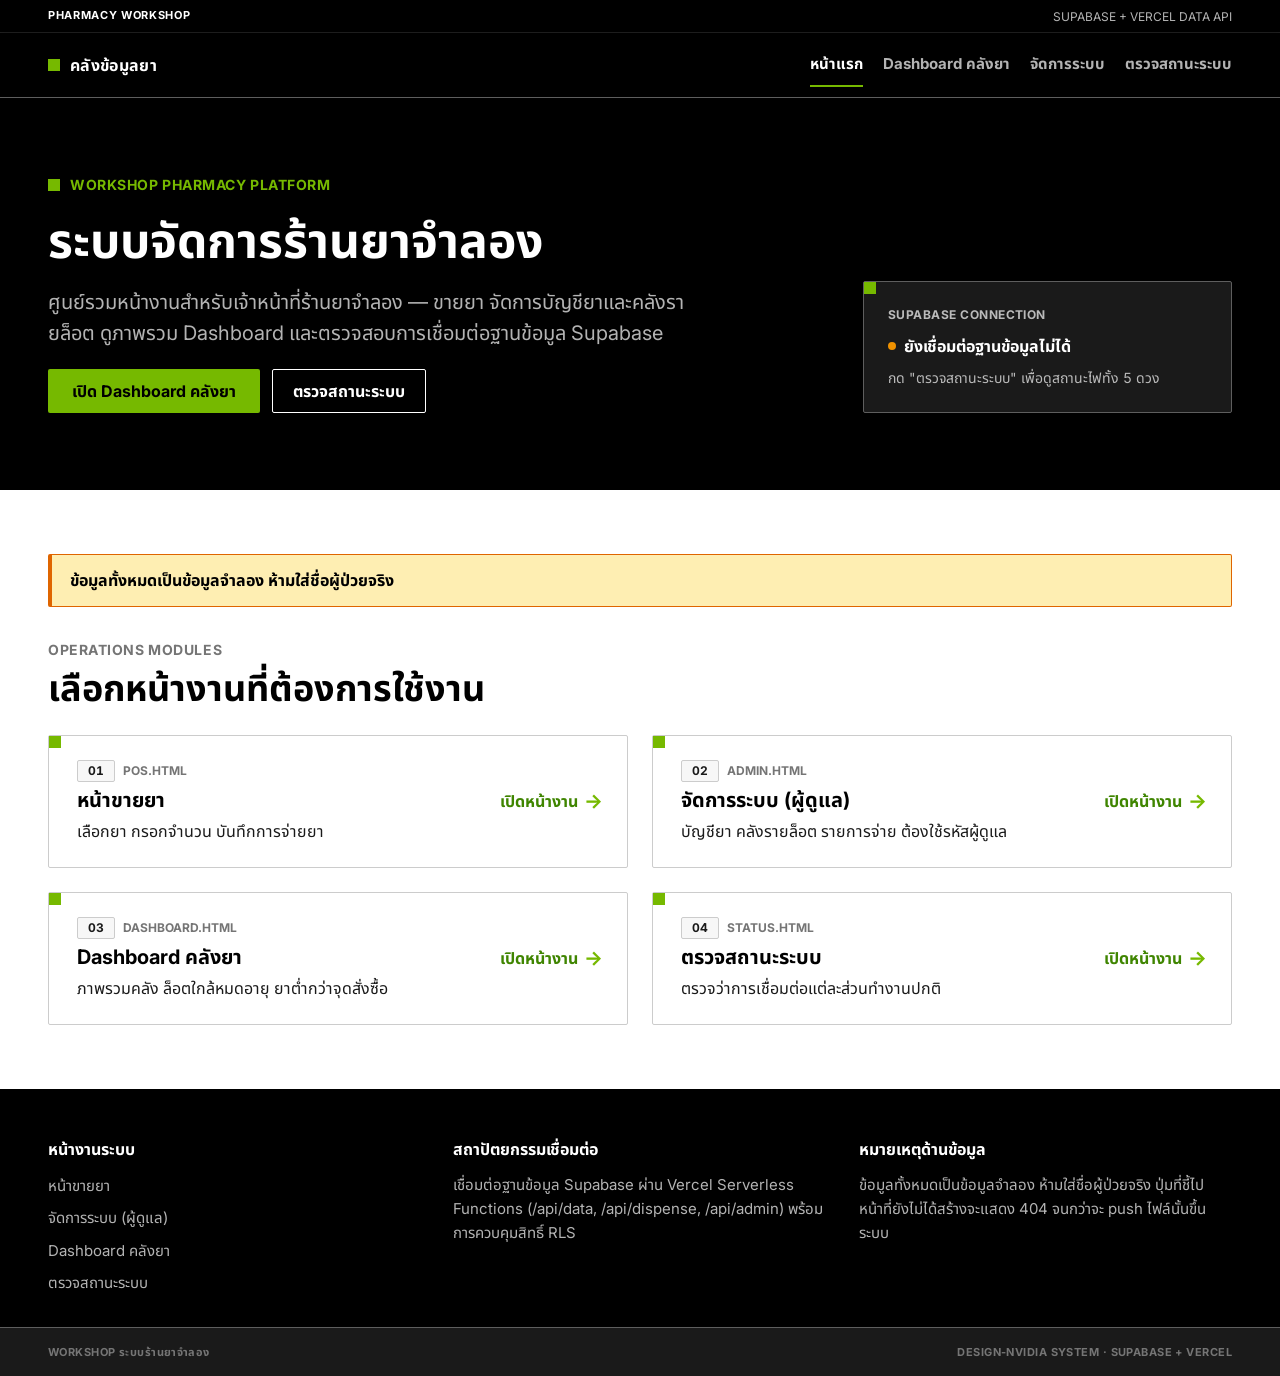
==== commit 17893a29: "Add files via upload" ====
--- a/index.html
+++ b/index.html
@@ -7,23 +7,35 @@
   <title>ระบบร้านยาจำลอง</title>
   <link rel="preconnect" href="https://fonts.googleapis.com">
   <link rel="preconnect" href="https://fonts.gstatic.com" crossorigin>
-  <link href="https://fonts.googleapis.com/css2?family=Noto+Sans+Thai:wght@400;600;700&display=swap" rel="stylesheet">
+  <link href="https://fonts.googleapis.com/css2?family=Inter:wght@400;700&family=Noto+Sans+Thai:wght@400;700&display=swap" rel="stylesheet">
   <style>
     :root {
-      color-scheme: dark;
-      --bg: #121212;
-      --card: #181818;
-      --card-hover: #222222;
-      --card-active: #282828;
-      --border: #2a2a2a;
-      --text: #ffffff;
-      --muted: #b3b3b3;
-      --accent: #1ed760;
-      --accent-soft: rgba(30, 215, 96, 0.14);
-      --accent-border: rgba(30, 215, 96, 0.45);
-      --warn-bg: rgba(255, 193, 7, 0.1);
-      --warn-border: rgba(255, 193, 7, 0.35);
-      --warn-text: #ffd666;
+      color-scheme: light;
+      --primary: #76b900;
+      --on-primary: #000000;
+      --primary-dark: #5a8d00;
+      --ink: #000000;
+      --canvas: #ffffff;
+      --surface-dark: #000000;
+      --surface-soft: #f7f7f7;
+      --surface-elevated: #1a1a1a;
+      --hairline: #cccccc;
+      --hairline-strong: #5e5e5e;
+      --body: #1a1a1a;
+      --mute: #757575;
+      --stone: #898989;
+      --ash: #a7a7a7;
+      --on-dark: #ffffff;
+      --on-dark-mute: rgba(255, 255, 255, 0.7);
+      --link-blue: #0046a4;
+      --error: #e52020;
+      --warning: #df6500;
+      --warning-bright: #ef9100;
+      --success-deep: #3f8500;
+      --yellow-pale: #feeeb2;
+      --radius-none: 0px;
+      --radius-sm: 2px;
+      --font: 'Inter', 'Noto Sans Thai', Arial, sans-serif;
     }
 
     *, *::before, *::after {
@@ -31,83 +43,334 @@
     }
 
     html {
-      background: var(--bg);
+      background: var(--surface-dark);
       -webkit-tap-highlight-color: transparent;
     }
 
     body {
       margin: 0;
       min-height: 100dvh;
-      background: var(--bg);
-      color: var(--text);
-      font: 400 16px/1.6 'Noto Sans Thai', system-ui, -apple-system, 'Segoe UI', sans-serif;
+      background: var(--canvas);
+      color: var(--body);
+      font: 400 16px/1.5 var(--font);
       display: flex;
       flex-direction: column;
     }
 
-    main {
-      width: min(680px, 100%);
-      margin: 0 auto;
-      padding: clamp(24px, 5vw, 48px) 16px 36px;
-      flex: 1;
+    h1, h2, h3, p {
+      margin: 0;
+    }
+
+    :focus-visible {
+      outline: 2px solid var(--primary);
+      outline-offset: 2px;
+    }
+
+    .container {
+      width: min(1280px, 100%);
+      margin-inline: auto;
+      padding-inline: clamp(16px, 4vw, 48px);
+    }
+
+    /* Utility bar + Primary nav (Black Canvas) */
+    .utility-bar {
+      background: var(--surface-dark);
+      color: var(--on-dark-mute);
+      border-bottom: 1px solid #222222;
+      font-size: 12px;
+      line-height: 1.25;
+    }
+
+    .utility-inner {
+      min-height: 32px;
+      display: flex;
+      align-items: center;
+      justify-content: space-between;
+      gap: 12px;
+      padding-block: 6px;
+    }
+
+    .utility-tag {
+      color: var(--on-dark);
+      font-weight: 700;
+      font-size: 11px;
+      letter-spacing: 0.06em;
+      text-transform: uppercase;
+    }
+
+    .primary-nav {
+      position: sticky;
+      top: 0;
+      z-index: 20;
+      background: var(--surface-dark);
+      color: var(--on-dark);
+      border-bottom: 1px solid var(--hairline-strong);
+      box-shadow: 0 0 5px 0 rgba(0, 0, 0, 0.3);
+    }
+
+    .nav-inner {
+      min-height: 64px;
+      display: flex;
+      align-items: center;
+      justify-content: space-between;
+      flex-wrap: wrap;
+      gap: 8px 24px;
+      padding-block: 8px;
+    }
+
+    .brand {
+      display: inline-flex;
+      align-items: center;
+      gap: 10px;
+      color: var(--on-dark);
+      text-decoration: none;
+      font-size: 16px;
+      font-weight: 700;
+      letter-spacing: 0.02em;
+    }
+
+    .brand-square {
+      width: 12px;
+      height: 12px;
+      background: var(--primary);
+      border-radius: var(--radius-none);
+      flex: 0 0 12px;
+    }
+
+    .nav-links {
+      display: flex;
+      align-items: center;
+      flex-wrap: wrap;
+      gap: 4px 20px;
+    }
+
+    .nav-links a {
+      color: var(--on-dark-mute);
+      text-decoration: none;
+      font-size: 15px;
+      font-weight: 700;
+      padding: 10px 0;
+      border-bottom: 2px solid transparent;
+    }
+
+    .nav-links a:hover,
+    .nav-links a[aria-current="page"] {
+      color: var(--on-dark);
+      border-bottom-color: var(--primary);
+    }
+
+    /* Dark Hero Chapter */
+    .hero-chapter {
+      background: var(--surface-dark);
+      color: var(--on-dark);
+      border-radius: var(--radius-none);
+      padding-block: clamp(40px, 6vw, 80px);
+    }
+
+    .hero-grid {
+      display: grid;
+      grid-template-columns: minmax(0, 1.35fr) minmax(0, 0.65fr);
+      gap: clamp(24px, 4vw, 48px);
+      align-items: end;
+    }
+
+    .hero-copy {
       display: flex;
       flex-direction: column;
-      gap: 20px;
-    }
-
-    .hero {
-      display: flex;
-      flex-direction: column;
-      gap: 8px;
+      gap: 16px;
+      max-width: 680px;
     }
 
     .eyebrow {
       display: inline-flex;
       align-items: center;
+      gap: 10px;
+      color: var(--primary);
+      font-size: 14px;
+      font-weight: 700;
+      line-height: 1.43;
+      text-transform: uppercase;
+      letter-spacing: 0.04em;
+    }
+
+    .eyebrow::before {
+      content: "";
+      width: 12px;
+      height: 12px;
+      background: var(--primary);
+      flex: 0 0 12px;
+    }
+
+    .hero-copy h1 {
+      color: var(--on-dark);
+      font-size: clamp(32px, 5vw, 48px);
+      font-weight: 700;
+      line-height: 1.25;
+      letter-spacing: 0;
+    }
+
+    .hero-sub {
+      color: var(--on-dark-mute);
+      font-size: clamp(16px, 2.2vw, 20px);
+      font-weight: 400;
+      line-height: 1.55;
+    }
+
+    .hero-actions {
+      display: flex;
+      flex-wrap: wrap;
+      gap: 12px;
+      margin-top: 4px;
+    }
+
+    .btn-primary {
+      display: inline-flex;
+      align-items: center;
+      justify-content: center;
+      min-height: 44px;
+      padding: 11px 24px;
+      background: var(--primary);
+      color: var(--on-primary);
+      border: 0;
+      border-radius: var(--radius-sm);
+      font-size: 16px;
+      font-weight: 700;
+      line-height: 1.25;
+      text-decoration: none;
+    }
+
+    .btn-primary:hover,
+    .btn-primary:active {
+      background: var(--primary-dark);
+    }
+
+    .btn-outline-dark {
+      display: inline-flex;
+      align-items: center;
+      justify-content: center;
+      min-height: 44px;
+      padding: 11px 20px;
+      background: transparent;
+      color: var(--on-dark);
+      border: 1px solid var(--on-dark);
+      border-radius: var(--radius-sm);
+      font-size: 16px;
+      font-weight: 700;
+      line-height: 1.25;
+      text-decoration: none;
+    }
+
+    .btn-outline-dark:hover,
+    .btn-outline-dark:active {
+      border-color: var(--primary);
+      color: var(--primary);
+    }
+
+    /* Live System Telemetry Panel on Dark Canvas */
+    .system-panel {
+      position: relative;
+      background: var(--surface-elevated);
+      border: 1px solid var(--hairline-strong);
+      border-radius: var(--radius-sm);
+      padding: 24px;
+      display: flex;
+      flex-direction: column;
+      gap: 10px;
+    }
+
+    .system-panel::before {
+      content: "";
+      position: absolute;
+      top: 0;
+      left: 0;
+      width: 12px;
+      height: 12px;
+      background: var(--primary);
+    }
+
+    .system-label {
+      color: var(--on-dark-mute);
+      font-size: 12px;
+      font-weight: 700;
+      text-transform: uppercase;
+      letter-spacing: 0.04em;
+    }
+
+    .system-status-row {
+      display: flex;
+      align-items: center;
       gap: 8px;
-      align-self: flex-start;
-      padding: 4px 12px;
-      border-radius: 999px;
-      background: var(--accent-soft);
-      border: 1px solid var(--accent-border);
-      color: var(--accent);
-      font-size: 14px;
-      font-weight: 600;
-      letter-spacing: 0.02em;
-    }
-
-    .eyebrow-dot {
+      font-size: 16px;
+      font-weight: 700;
+      color: var(--on-dark);
+    }
+
+    .status-dot {
       width: 8px;
       height: 8px;
       border-radius: 50%;
-      background: var(--accent);
+      background: var(--stone);
       flex: 0 0 8px;
     }
 
-    h1 {
-      margin: 4px 0 0;
-      font-size: clamp(28px, 6vw, 36px);
+    .system-panel.is-ok .status-dot {
+      background: var(--primary);
+    }
+
+    .system-panel.is-warn .status-dot {
+      background: var(--warning-bright);
+    }
+
+    .system-meta {
+      color: var(--on-dark-mute);
+      font-size: 14px;
+      line-height: 1.45;
+      font-variant-numeric: tabular-nums;
+    }
+
+    /* Paper-White Body Canvas */
+    main {
+      background: var(--canvas);
+      flex: 1;
+      padding-block: clamp(32px, 5vw, 64px);
+    }
+
+    .notice-banner {
+      display: flex;
+      align-items: center;
+      gap: 12px;
+      padding: 14px 18px;
+      margin-bottom: 32px;
+      background: var(--yellow-pale);
+      border: 1px solid var(--warning);
+      border-left: 4px solid var(--warning);
+      border-radius: var(--radius-sm);
+      color: var(--ink);
+      font-size: 16px;
+      font-weight: 700;
+      line-height: 1.45;
+    }
+
+    .section-header {
+      margin-bottom: 24px;
+      display: flex;
+      flex-direction: column;
+      gap: 6px;
+    }
+
+    .section-kicker {
+      color: var(--mute);
+      font-size: 14px;
+      font-weight: 700;
+      text-transform: uppercase;
+      letter-spacing: 0.04em;
+    }
+
+    .section-header h2 {
+      color: var(--ink);
+      font-size: clamp(24px, 3.5vw, 36px);
       font-weight: 700;
       line-height: 1.25;
-      letter-spacing: -0.01em;
-    }
-
-    .subtitle {
-      margin: 0;
-      color: var(--muted);
-      font-size: 16px;
-    }
-
-    .notice {
-      margin: 0;
-      padding: 12px 16px;
-      border-radius: 12px;
-      background: var(--warn-bg);
-      border: 1px solid var(--warn-border);
-      color: var(--warn-text);
-      font-size: 15px;
-      font-weight: 600;
-      line-height: 1.5;
     }
 
     .menu-list {
@@ -115,188 +378,295 @@
       margin: 0;
       padding: 0;
       display: grid;
-      gap: 12px;
+      grid-template-columns: minmax(0, 1fr);
+      gap: 16px;
     }
 
     .menu-link {
       position: relative;
       display: grid;
-      grid-template-columns: auto minmax(0, 1fr) auto;
-      align-items: center;
-      gap: 14px;
-      min-height: 80px;
-      padding: 16px 18px;
-      border-radius: 16px;
-      background: var(--card);
-      border: 1px solid var(--border);
-      color: var(--text);
+      grid-template-columns: minmax(0, 1fr) auto;
+      align-items: center;
+      gap: 16px;
+      min-height: 88px;
+      padding: 24px 24px 24px 28px;
+      background: var(--canvas);
+      border: 1px solid var(--hairline);
+      border-radius: var(--radius-sm);
+      color: var(--ink);
       text-decoration: none;
-      transition: background-color 0.16s ease, border-color 0.16s ease, transform 0.12s ease;
-    }
-
-    .menu-link:hover {
-      background: var(--card-hover);
-      border-color: var(--accent-border);
-    }
-
-    .menu-link:active {
-      background: var(--card-active);
-      transform: scale(0.99);
-    }
-
+    }
+
+    /* Signature NVIDIA corner square */
+    .menu-link::before {
+      content: "";
+      position: absolute;
+      top: 0;
+      left: 0;
+      width: 12px;
+      height: 12px;
+      background: var(--primary);
+      border-radius: var(--radius-none);
+    }
+
+    .menu-link:hover,
+    .menu-link:active,
     .menu-link:focus-visible {
-      outline: 3px solid var(--accent);
-      outline-offset: 3px;
-      border-color: var(--accent);
-    }
-
-    .menu-index {
-      width: 40px;
-      height: 40px;
-      border-radius: 12px;
-      background: var(--accent-soft);
-      color: var(--accent);
-      font-weight: 700;
-      font-size: 15px;
-      display: grid;
-      place-items: center;
-      flex: 0 0 40px;
-      font-variant-numeric: tabular-nums;
+      border-color: var(--primary);
+      outline: 2px solid var(--primary);
+      outline-offset: -1px;
+      background: var(--surface-soft);
     }
 
     .menu-body {
       min-width: 0;
       display: flex;
       flex-direction: column;
-      gap: 2px;
+      gap: 6px;
+    }
+
+    .menu-meta-row {
+      display: inline-flex;
+      align-items: center;
+      gap: 8px;
+    }
+
+    .menu-badge {
+      display: inline-block;
+      padding: 4px 10px;
+      background: var(--surface-soft);
+      border: 1px solid var(--hairline);
+      border-radius: var(--radius-sm);
+      color: var(--body);
+      font-size: 12px;
+      font-weight: 700;
+      line-height: 1;
+      text-transform: uppercase;
+      font-variant-numeric: tabular-nums;
+    }
+
+    .menu-path {
+      color: var(--mute);
+      font-size: 12px;
+      font-weight: 700;
+      text-transform: uppercase;
     }
 
     .menu-title {
-      color: var(--text);
-      font-size: 18px;
-      font-weight: 700;
-      line-height: 1.35;
+      color: var(--ink);
+      font-size: 20px;
+      font-weight: 700;
+      line-height: 1.25;
     }
 
     .menu-desc {
-      color: var(--muted);
+      color: var(--body);
       font-size: 16px;
-      line-height: 1.45;
+      font-weight: 400;
+      line-height: 1.5;
+    }
+
+    .menu-cta {
+      display: inline-flex;
+      align-items: center;
+      gap: 6px;
+      color: var(--success-deep);
+      font-size: 16px;
+      font-weight: 700;
+      white-space: nowrap;
+    }
+
+    .menu-link:hover .menu-cta,
+    .menu-link:focus-visible .menu-cta {
+      color: var(--ink);
     }
 
     .menu-arrow {
-      color: var(--muted);
-      font-size: 24px;
+      color: var(--primary);
+      font-size: 20px;
       line-height: 1;
-      font-weight: 600;
-      padding-left: 4px;
-      transition: color 0.16s ease, transform 0.16s ease;
-    }
-
-    .menu-link:hover .menu-arrow,
-    .menu-link:focus-visible .menu-arrow {
-      color: var(--accent);
-      transform: translateX(3px);
-    }
-
-    .system-strip {
+    }
+
+    /* Dark Footer Chapter */
+    footer {
+      background: var(--surface-dark);
+      color: var(--on-dark-mute);
+      border-radius: var(--radius-none);
+      padding-top: 48px;
+    }
+
+    .footer-grid {
+      display: grid;
+      grid-template-columns: repeat(3, minmax(0, 1fr));
+      gap: 24px 32px;
+      padding-bottom: 32px;
+      border-bottom: 1px solid var(--hairline-strong);
+    }
+
+    .footer-col h3 {
+      color: var(--on-dark);
+      font-size: 16px;
+      font-weight: 700;
+      line-height: 1.5;
+      margin-bottom: 12px;
+    }
+
+    .footer-col ul {
+      list-style: none;
+      margin: 0;
+      padding: 0;
+      display: grid;
+      gap: 8px;
+    }
+
+    .footer-col a {
+      color: var(--on-dark-mute);
+      text-decoration: none;
+      font-size: 15px;
+    }
+
+    .footer-col a:hover {
+      color: var(--primary);
+      text-decoration: underline;
+    }
+
+    .footer-col p {
+      color: var(--on-dark-mute);
+      font-size: 15px;
+      line-height: 1.6;
+    }
+
+    .footer-bottom {
+      background: var(--surface-elevated);
+      margin-top: 0;
+      padding-block: 16px;
+    }
+
+    .footer-bottom-inner {
       display: flex;
       align-items: center;
       justify-content: space-between;
       flex-wrap: wrap;
-      gap: 8px 14px;
-      padding: 12px 16px;
-      border-radius: 12px;
-      background: var(--card);
-      border: 1px solid var(--border);
-      color: var(--muted);
-      font-size: 14px;
-    }
-
-    .system-strip-main {
-      display: inline-flex;
-      align-items: center;
-      gap: 8px;
-      min-width: 0;
-    }
-
-    .status-dot {
-      width: 8px;
-      height: 8px;
-      border-radius: 50%;
-      background: #666666;
-      flex: 0 0 8px;
-    }
-
-    .system-strip.is-ok .status-dot {
-      background: var(--accent);
-    }
-
-    .system-strip.is-ok .system-strip-text {
-      color: var(--text);
-    }
-
-    .system-strip-meta {
-      color: var(--muted);
-      font-variant-numeric: tabular-nums;
-    }
-
-    footer {
-      margin-top: auto;
-      padding-top: 8px;
-      color: var(--muted);
-      font-size: 14px;
-      text-align: center;
-    }
-
-    @media (min-width: 640px) {
+      gap: 8px 24px;
+      color: var(--mute);
+      font-size: 11px;
+      font-weight: 700;
+      text-transform: uppercase;
+      letter-spacing: 0.04em;
+    }
+
+    @media (min-width: 960px) {
+      .menu-list {
+        grid-template-columns: repeat(2, minmax(0, 1fr));
+        gap: 24px;
+      }
+    }
+
+    @media (max-width: 820px) {
+      .hero-grid {
+        grid-template-columns: minmax(0, 1fr);
+      }
+      .footer-grid {
+        grid-template-columns: minmax(0, 1fr);
+      }
+    }
+
+    @media (max-width: 520px) {
       .menu-link {
+        grid-template-columns: minmax(0, 1fr);
         min-height: 84px;
-        padding: 18px 22px;
+        padding: 20px 18px 20px 22px;
       }
-    }
-
-    @media (prefers-reduced-motion: reduce) {
-      .menu-link,
-      .menu-arrow {
-        transition: none;
-      }
-      .menu-link:active,
-      .menu-link:hover .menu-arrow,
-      .menu-link:focus-visible .menu-arrow {
-        transform: none;
+      .menu-cta {
+        margin-top: 4px;
       }
     }
   </style>
 </head>
 <body>
+  <div class="utility-bar">
+    <div class="container utility-inner">
+      <span class="utility-tag">PHARMACY WORKSHOP</span>
+      <span>SUPABASE + VERCEL DATA API</span>
+    </div>
+  </div>
+
+  <header class="primary-nav">
+    <div class="container nav-inner">
+      <a class="brand" href="./index.html"><span class="brand-square" aria-hidden="true"></span>คลังข้อมูลยา</a>
+      <nav class="nav-links" aria-label="นำทางด่วน">
+        <a href="./index.html" aria-current="page">หน้าแรก</a>
+        <a href="./dashboard.html">Dashboard คลังยา</a>
+        <a href="./admin.html">จัดการระบบ</a>
+        <a href="./status.html">ตรวจสถานะระบบ</a>
+      </nav>
+    </div>
+  </header>
+
+  <section class="hero-chapter" aria-labelledby="hero-title">
+    <div class="container hero-grid">
+      <div class="hero-copy">
+        <div class="eyebrow">WORKSHOP PHARMACY PLATFORM</div>
+        <h1 id="hero-title">ระบบจัดการร้านยาจำลอง</h1>
+        <p class="hero-sub">ศูนย์รวมหน้างานสำหรับเจ้าหน้าที่ร้านยาจำลอง — ขายยา จัดการบัญชียาและคลังรายล็อต ดูภาพรวม Dashboard และตรวจสอบการเชื่อมต่อฐานข้อมูล Supabase</p>
+        <div class="hero-actions">
+          <a class="btn-primary" href="./dashboard.html">เปิด Dashboard คลังยา</a>
+          <a class="btn-outline-dark" href="./status.html">ตรวจสถานะระบบ</a>
+        </div>
+      </div>
+
+      <aside class="system-panel" id="system-panel" role="status" aria-live="polite">
+        <span class="system-label">SUPABASE CONNECTION</span>
+        <div class="system-status-row">
+          <span class="status-dot" aria-hidden="true"></span>
+          <span id="system-status">กำลังตรวจการเชื่อมต่อฐานข้อมูล…</span>
+        </div>
+        <p class="system-meta" id="system-meta">อ่านสถานะแบบอ่านอย่างเดียวผ่าน /api/data</p>
+      </aside>
+    </div>
+  </section>
+
   <main>
-    <header class="hero">
-      <div class="eyebrow"><span class="eyebrow-dot" aria-hidden="true"></span>Workshop ร้านยาจำลอง</div>
-      <h1>ระบบจัดการร้านยาจำลอง</h1>
-      <p class="subtitle">เลือกหน้างานที่ต้องการใช้งานสำหรับเจ้าหน้าที่ร้านยา</p>
-    </header>
-
-    <p class="notice" role="note">ข้อมูลทั้งหมดเป็นข้อมูลจำลอง ห้ามใส่ชื่อผู้ป่วยจริง</p>
-
-    <nav aria-label="เมนูหลักระบบร้านยาจำลอง">
-      <ul class="menu-list" id="menu-list"></ul>
-    </nav>
-
-    <div class="system-strip" id="system-strip" role="status" aria-live="polite">
-      <span class="system-strip-main">
-        <span class="status-dot" aria-hidden="true"></span>
-        <span class="system-strip-text" id="system-status">กำลังตรวจการเชื่อมต่อฐานข้อมูล…</span>
-      </span>
-      <span class="system-strip-meta" id="system-meta"></span>
+    <div class="container">
+      <p class="notice-banner" role="note">ข้อมูลทั้งหมดเป็นข้อมูลจำลอง ห้ามใส่ชื่อผู้ป่วยจริง</p>
+
+      <div class="section-header">
+        <span class="section-kicker">OPERATIONS MODULES</span>
+        <h2>เลือกหน้างานที่ต้องการใช้งาน</h2>
+      </div>
+
+      <nav aria-label="เมนูหลักระบบร้านยาจำลอง">
+        <ul class="menu-list" id="menu-list"></ul>
+      </nav>
+
+      <noscript>
+        <p class="notice-banner">กรุณาเปิด JavaScript เพื่อแสดงรายการเมนูหลักของระบบ</p>
+      </noscript>
     </div>
-
-    <noscript>
-      <p class="notice">กรุณาเปิด JavaScript เพื่อแสดงรายการเมนูหลักของระบบ</p>
-    </noscript>
-
-    <footer>Workshop ระบบร้านยาจำลอง · เชื่อมต่อ Supabase ผ่าน Vercel API</footer>
   </main>
+
+  <footer>
+    <div class="container footer-grid">
+      <div class="footer-col">
+        <h3>หน้างานระบบ</h3>
+        <ul id="footer-links"></ul>
+      </div>
+      <div class="footer-col">
+        <h3>สถาปัตยกรรมเชื่อมต่อ</h3>
+        <p>เชื่อมต่อฐานข้อมูล Supabase ผ่าน Vercel Serverless Functions (/api/data, /api/dispense, /api/admin) พร้อมการควบคุมสิทธิ์ RLS</p>
+      </div>
+      <div class="footer-col">
+        <h3>หมายเหตุด้านข้อมูล</h3>
+        <p>ข้อมูลทั้งหมดเป็นข้อมูลจำลอง ห้ามใส่ชื่อผู้ป่วยจริง ปุ่มที่ชี้ไปหน้าที่ยังไม่ได้สร้างจะแสดง 404 จนกว่าจะ push ไฟล์นั้นขึ้นระบบ</p>
+      </div>
+    </div>
+    <div class="footer-bottom">
+      <div class="container footer-bottom-inner">
+        <span>WORKSHOP ระบบร้านยาจำลอง</span>
+        <span>DESIGN-NVIDIA SYSTEM · SUPABASE + VERCEL</span>
+      </div>
+    </div>
+  </footer>
 
   <script>
     // เพิ่มหรือลบปุ่มหน้างานได้ด้วยการแก้หนึ่งบรรทัดในอาร์เรย์นี้
@@ -309,22 +679,31 @@
 
     function buildMenu(items) {
       const list = document.getElementById('menu-list');
-      const fragment = document.createDocumentFragment();
+      const footerList = document.getElementById('footer-links');
+      const menuFrag = document.createDocumentFragment();
+      const footerFrag = document.createDocumentFragment();
 
       items.forEach((item, index) => {
         const li = document.createElement('li');
-
         const link = document.createElement('a');
         link.className = 'menu-link';
         link.setAttribute('href', item.href);
 
-        const badge = document.createElement('span');
-        badge.className = 'menu-index';
-        badge.setAttribute('aria-hidden', 'true');
-        badge.textContent = String(index + 1).padStart(2, '0');
-
         const body = document.createElement('span');
         body.className = 'menu-body';
+
+        const metaRow = document.createElement('span');
+        metaRow.className = 'menu-meta-row';
+
+        const badge = document.createElement('span');
+        badge.className = 'menu-badge';
+        badge.textContent = String(index + 1).padStart(2, '0');
+
+        const pathTag = document.createElement('span');
+        pathTag.className = 'menu-path';
+        pathTag.textContent = item.href;
+
+        metaRow.append(badge, pathTag);
 
         const title = document.createElement('span');
         title.className = 'menu-title';
@@ -334,27 +713,43 @@
         desc.className = 'menu-desc';
         desc.textContent = item.desc;
 
+        body.append(metaRow, title, desc);
+
+        const cta = document.createElement('span');
+        cta.className = 'menu-cta';
+        const ctaLabel = document.createElement('span');
+        ctaLabel.textContent = 'เปิดหน้างาน';
         const arrow = document.createElement('span');
         arrow.className = 'menu-arrow';
         arrow.setAttribute('aria-hidden', 'true');
-        arrow.textContent = '›';
-
-        body.append(title, desc);
-        link.append(badge, body, arrow);
+        arrow.textContent = '→';
+        cta.append(ctaLabel, arrow);
+
+        link.append(body, cta);
         li.append(link);
-        fragment.append(li);
+        menuFrag.append(li);
+
+        const fLi = document.createElement('li');
+        const fLink = document.createElement('a');
+        fLink.setAttribute('href', item.href);
+        fLink.textContent = item.title;
+        fLi.append(fLink);
+        footerFrag.append(fLi);
       });
 
-      list.replaceChildren(fragment);
+      list.replaceChildren(menuFrag);
+      footerList.replaceChildren(footerFrag);
     }
 
     async function checkSystemSummary() {
-      const strip = document.getElementById('system-strip');
+      const panel = document.getElementById('system-panel');
       const statusEl = document.getElementById('system-status');
       const metaEl = document.getElementById('system-meta');
 
       if (location.protocol === 'file:') {
-        statusEl.textContent = 'เปิดจากไฟล์ในเครื่อง (เปิดบนลิงก์ Vercel เพื่อเชื่อมฐานข้อมูล)';
+        panel.classList.add('is-warn');
+        statusEl.textContent = 'เปิดจากไฟล์ในเครื่อง';
+        metaEl.textContent = 'เปิดผ่านลิงก์ Vercel เพื่อเชื่อมต่อฐานข้อมูล Supabase (/api/data)';
         return;
       }
 
@@ -367,14 +762,18 @@
         if (response.ok && data && data.drugs && data.stock && data.dispense_log) {
           const asOf = (data.drugs.meta && data.drugs.meta.as_of) || '-';
           const num = new Intl.NumberFormat('th-TH');
-          strip.classList.add('is-ok');
+          panel.classList.add('is-ok');
           statusEl.textContent = 'เชื่อมต่อ Supabase แล้ว';
-          metaEl.textContent = `วันอ้างอิง ${asOf} · ยา ${num.format(data.drugs.items.length)} · ล็อต ${num.format(data.stock.items.length)}`;
+          metaEl.textContent = `วันอ้างอิง ${asOf} · ยา ${num.format(data.drugs.items.length)} รายการ · ล็อต ${num.format(data.stock.items.length)} · จ่ายยา ${num.format(data.dispense_log.items.length)}`;
         } else {
-          statusEl.textContent = 'ยังเชื่อมต่อฐานข้อมูลไม่ได้ — กด "ตรวจสถานะระบบ" เพื่อดูรายละเอียด';
+          panel.classList.add('is-warn');
+          statusEl.textContent = 'ยังเชื่อมต่อฐานข้อมูลไม่ได้';
+          metaEl.textContent = 'กด "ตรวจสถานะระบบ" เพื่อดูสถานะไฟทั้ง 5 ดวง';
         }
       } catch {
-        statusEl.textContent = 'ยังเชื่อมต่อฐานข้อมูลไม่ได้ — กด "ตรวจสถานะระบบ" เพื่อดูรายละเอียด';
+        panel.classList.add('is-warn');
+        statusEl.textContent = 'ยังเชื่อมต่อฐานข้อมูลไม่ได้';
+        metaEl.textContent = 'กด "ตรวจสถานะระบบ" เพื่อดูรายละเอียดการเชื่อมต่อ';
       }
     }
 
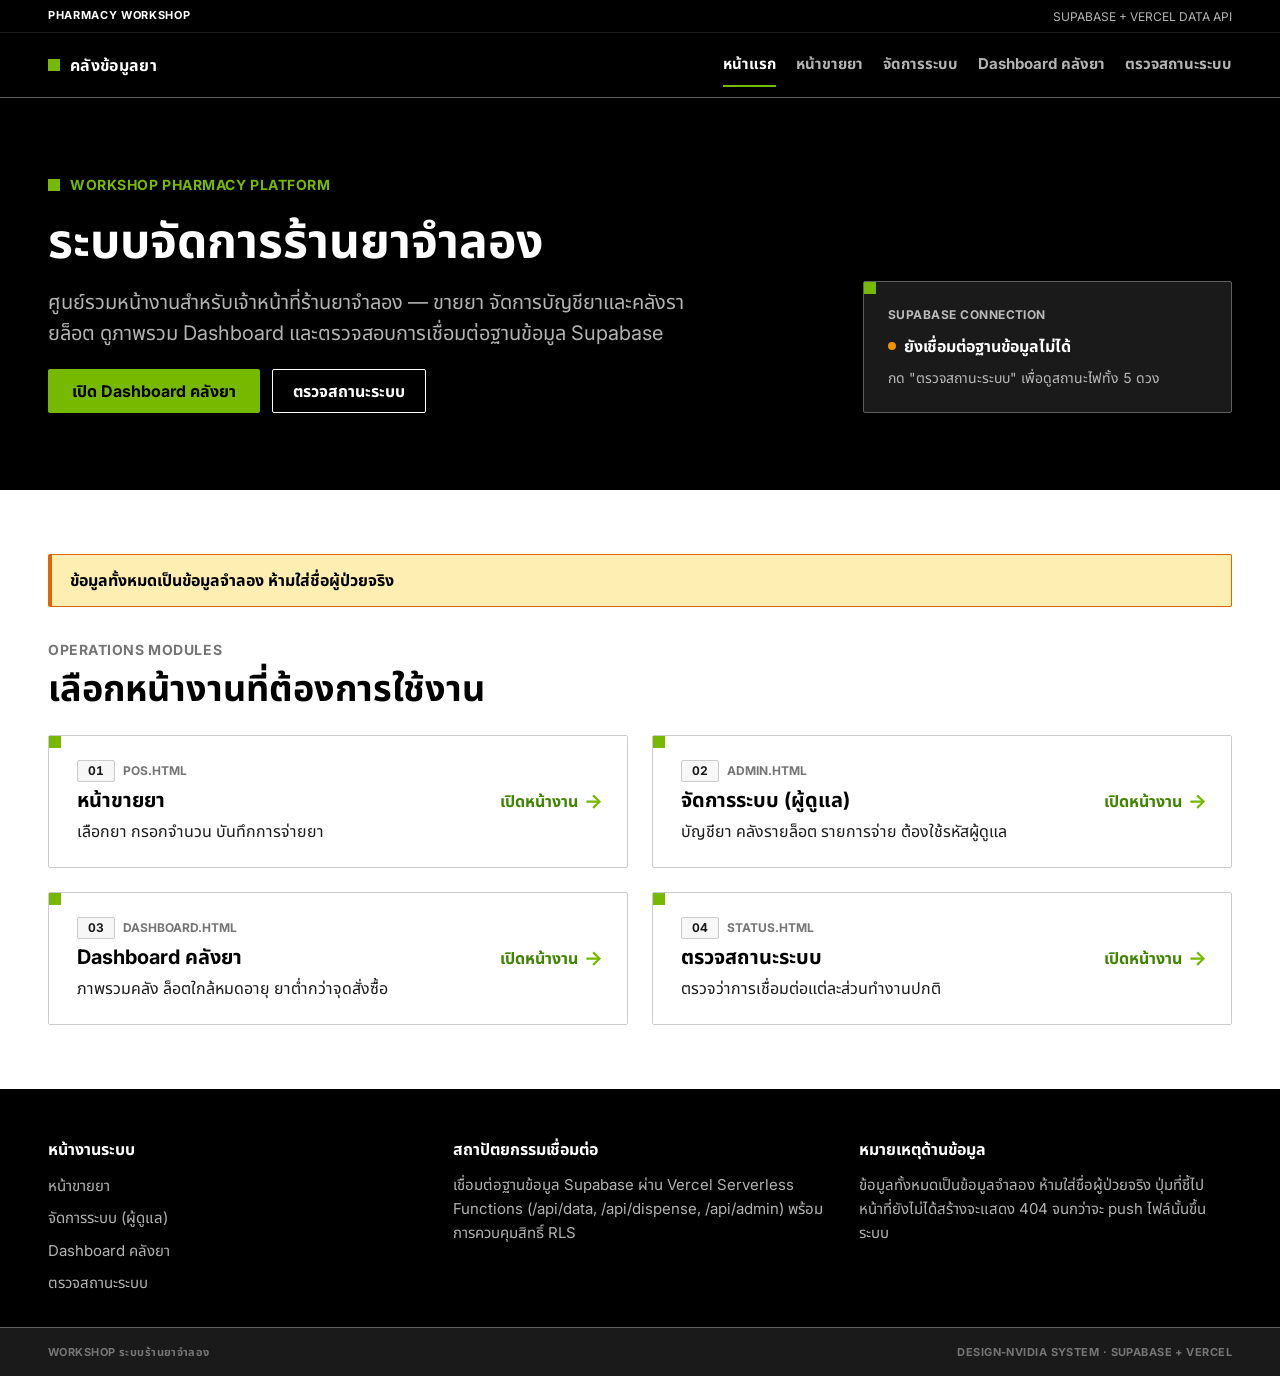
==== commit e380a515: "Add files via upload" ====
--- a/index.html
+++ b/index.html
@@ -596,8 +596,9 @@
       <a class="brand" href="./index.html"><span class="brand-square" aria-hidden="true"></span>คลังข้อมูลยา</a>
       <nav class="nav-links" aria-label="นำทางด่วน">
         <a href="./index.html" aria-current="page">หน้าแรก</a>
+        <a href="./pos.html">หน้าขายยา</a>
+        <a href="./admin.html">จัดการระบบ</a>
         <a href="./dashboard.html">Dashboard คลังยา</a>
-        <a href="./admin.html">จัดการระบบ</a>
         <a href="./status.html">ตรวจสถานะระบบ</a>
       </nav>
     </div>
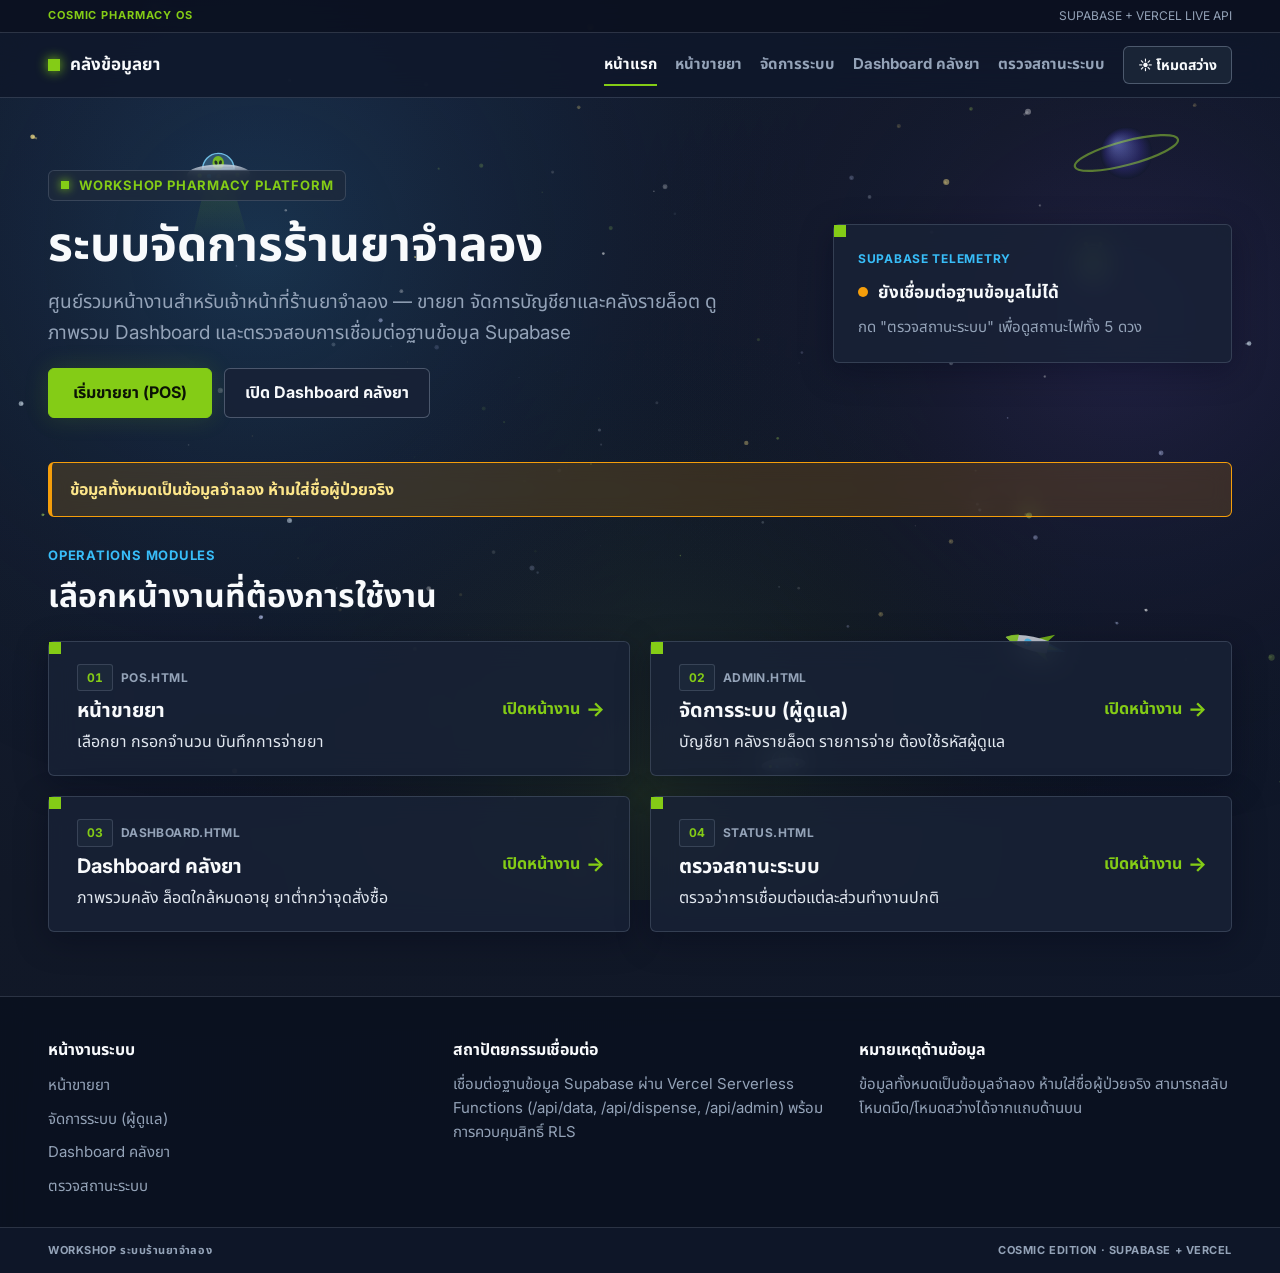
==== commit 3fba5fe4: "Add files via upload" ====
--- a/index.html
+++ b/index.html
@@ -1,70 +1,123 @@
 <!doctype html>
-<html lang="th">
+<html lang="th" data-theme="dark">
 <head>
   <meta charset="utf-8">
   <meta name="viewport" content="width=device-width, initial-scale=1">
   <meta name="description" content="หน้าแรกของระบบร้านยาจำลอง สำหรับเจ้าหน้าที่เข้าถึงหน้าขายยา จัดการระบบ Dashboard คลังยา และตรวจสถานะระบบ">
   <title>ระบบร้านยาจำลอง</title>
+  <script>
+    (function () {
+      try {
+        var t = localStorage.getItem('pharmacy_theme');
+        if (t === 'light' || t === 'dark') document.documentElement.setAttribute('data-theme', t);
+      } catch (e) {}
+    })();
+  </script>
   <link rel="preconnect" href="https://fonts.googleapis.com">
   <link rel="preconnect" href="https://fonts.gstatic.com" crossorigin>
-  <link href="https://fonts.googleapis.com/css2?family=Inter:wght@400;700&family=Noto+Sans+Thai:wght@400;700&display=swap" rel="stylesheet">
+  <link href="https://fonts.googleapis.com/css2?family=Inter:wght@400;600;700&family=Noto+Sans+Thai:wght@400;600;700&display=swap" rel="stylesheet">
   <style>
-    :root {
+    :root, [data-theme="dark"] {
+      color-scheme: dark;
+      --primary: #84cc16;
+      --primary-bright: #a3e635;
+      --primary-dark: #65a30d;
+      --on-primary: #0b1305;
+      --cyan: #38bdf8;
+      --bg-base: #111827;
+      --bg-grad-1: #16213a;
+      --bg-grad-2: #0f172a;
+      --nav-bg: rgba(15, 23, 42, 0.84);
+      --utility-bg: rgba(11, 17, 32, 0.92);
+      --card-bg: rgba(24, 34, 54, 0.84);
+      --card-solid: #1a2438;
+      --card-hover: rgba(33, 47, 74, 0.92);
+      --soft-bg: rgba(30, 41, 59, 0.78);
+      --border: rgba(148, 163, 184, 0.24);
+      --border-strong: rgba(148, 163, 184, 0.42);
+      --text: #f8fafc;
+      --body: #e2e8f0;
+      --mute: #94a3b8;
+      --warn: #f59e0b;
+      --warn-bg: rgba(245, 158, 11, 0.16);
+      --warn-text: #fde68a;
+      --footer-bg: rgba(11, 17, 32, 0.9);
+      --footer-bar: rgba(15, 23, 42, 0.95);
+      --glow: 0 0 24px rgba(132, 204, 22, 0.16);
+      --card-shadow: 0 8px 32px rgba(2, 6, 23, 0.35);
+      --radius: 6px;
+      --font: 'Inter', 'Noto Sans Thai', Arial, sans-serif;
+    }
+
+    [data-theme="light"] {
       color-scheme: light;
-      --primary: #76b900;
-      --on-primary: #000000;
-      --primary-dark: #5a8d00;
-      --ink: #000000;
-      --canvas: #ffffff;
-      --surface-dark: #000000;
-      --surface-soft: #f7f7f7;
-      --surface-elevated: #1a1a1a;
-      --hairline: #cccccc;
-      --hairline-strong: #5e5e5e;
-      --body: #1a1a1a;
-      --mute: #757575;
-      --stone: #898989;
-      --ash: #a7a7a7;
-      --on-dark: #ffffff;
-      --on-dark-mute: rgba(255, 255, 255, 0.7);
-      --link-blue: #0046a4;
-      --error: #e52020;
-      --warning: #df6500;
-      --warning-bright: #ef9100;
-      --success-deep: #3f8500;
-      --yellow-pale: #feeeb2;
-      --radius-none: 0px;
-      --radius-sm: 2px;
-      --font: 'Inter', 'Noto Sans Thai', Arial, sans-serif;
-    }
-
-    *, *::before, *::after {
-      box-sizing: border-box;
-    }
+      --primary: #65a30d;
+      --primary-bright: #76b900;
+      --primary-dark: #4d7c0f;
+      --on-primary: #ffffff;
+      --cyan: #0284c7;
+      --bg-base: #eef4fb;
+      --bg-grad-1: #e4eefc;
+      --bg-grad-2: #f5f8ff;
+      --nav-bg: rgba(255, 255, 255, 0.86);
+      --utility-bg: rgba(241, 245, 252, 0.92);
+      --card-bg: rgba(255, 255, 255, 0.88);
+      --card-solid: #ffffff;
+      --card-hover: rgba(255, 255, 255, 0.97);
+      --soft-bg: rgba(241, 245, 249, 0.88);
+      --border: rgba(15, 23, 42, 0.14);
+      --border-strong: rgba(15, 23, 42, 0.28);
+      --text: #0f172a;
+      --body: #1e293b;
+      --mute: #475569;
+      --warn: #d97706;
+      --warn-bg: rgba(254, 243, 199, 0.92);
+      --warn-text: #78350f;
+      --footer-bg: rgba(241, 245, 252, 0.92);
+      --footer-bar: rgba(226, 232, 240, 0.92);
+      --glow: 0 0 20px rgba(101, 163, 13, 0.15);
+      --card-shadow: 0 8px 28px rgba(15, 23, 42, 0.08);
+    }
+
+    *, *::before, *::after { box-sizing: border-box; }
 
     html {
-      background: var(--surface-dark);
+      background: var(--bg-base);
       -webkit-tap-highlight-color: transparent;
     }
 
     body {
       margin: 0;
       min-height: 100dvh;
-      background: var(--canvas);
+      background: radial-gradient(ellipse at 20% 0%, var(--bg-grad-1) 0%, var(--bg-base) 52%, var(--bg-grad-2) 100%);
       color: var(--body);
-      font: 400 16px/1.5 var(--font);
+      font: 400 16px/1.6 var(--font);
       display: flex;
       flex-direction: column;
-    }
-
-    h1, h2, h3, p {
-      margin: 0;
-    }
-
-    :focus-visible {
-      outline: 2px solid var(--primary);
-      outline-offset: 2px;
-    }
+      position: relative;
+      overflow-x: hidden;
+    }
+
+    /* Animated Cosmic Starfield Canvas */
+    #cosmos-bg {
+      position: fixed;
+      inset: 0;
+      width: 100%;
+      height: 100%;
+      z-index: 0;
+      pointer-events: none;
+    }
+
+    .page-layer {
+      position: relative;
+      z-index: 1;
+      min-height: 100dvh;
+      display: flex;
+      flex-direction: column;
+    }
+
+    h1, h2, h3, p { margin: 0; }
+    :focus-visible { outline: 2px solid var(--primary); outline-offset: 2px; }
 
     .container {
       width: min(1280px, 100%);
@@ -72,15 +125,14 @@
       padding-inline: clamp(16px, 4vw, 48px);
     }
 
-    /* Utility bar + Primary nav (Black Canvas) */
+    /* Utility Bar & Primary Nav */
     .utility-bar {
-      background: var(--surface-dark);
-      color: var(--on-dark-mute);
-      border-bottom: 1px solid #222222;
+      background: var(--utility-bg);
+      color: var(--mute);
+      border-bottom: 1px solid var(--border);
+      backdrop-filter: blur(10px);
       font-size: 12px;
-      line-height: 1.25;
-    }
-
+    }
     .utility-inner {
       min-height: 32px;
       display: flex;
@@ -89,12 +141,11 @@
       gap: 12px;
       padding-block: 6px;
     }
-
     .utility-tag {
-      color: var(--on-dark);
+      color: var(--primary);
       font-weight: 700;
       font-size: 11px;
-      letter-spacing: 0.06em;
+      letter-spacing: 0.08em;
       text-transform: uppercase;
     }
 
@@ -102,182 +153,190 @@
       position: sticky;
       top: 0;
       z-index: 20;
-      background: var(--surface-dark);
-      color: var(--on-dark);
-      border-bottom: 1px solid var(--hairline-strong);
-      box-shadow: 0 0 5px 0 rgba(0, 0, 0, 0.3);
-    }
-
+      background: var(--nav-bg);
+      color: var(--text);
+      border-bottom: 1px solid var(--border);
+      backdrop-filter: blur(14px);
+    }
     .nav-inner {
       min-height: 64px;
       display: flex;
       align-items: center;
       justify-content: space-between;
       flex-wrap: wrap;
-      gap: 8px 24px;
+      gap: 8px 20px;
       padding-block: 8px;
     }
-
     .brand {
       display: inline-flex;
       align-items: center;
       gap: 10px;
-      color: var(--on-dark);
+      color: var(--text);
       text-decoration: none;
-      font-size: 16px;
-      font-weight: 700;
-      letter-spacing: 0.02em;
-    }
-
+      font-size: 17px;
+      font-weight: 700;
+    }
     .brand-square {
       width: 12px;
       height: 12px;
       background: var(--primary);
-      border-radius: var(--radius-none);
+      box-shadow: 0 0 12px var(--primary);
       flex: 0 0 12px;
     }
-
+    .nav-right {
+      display: flex;
+      align-items: center;
+      flex-wrap: wrap;
+      gap: 8px 18px;
+    }
     .nav-links {
       display: flex;
       align-items: center;
       flex-wrap: wrap;
-      gap: 4px 20px;
-    }
-
+      gap: 4px 18px;
+    }
     .nav-links a {
-      color: var(--on-dark-mute);
+      color: var(--mute);
       text-decoration: none;
       font-size: 15px;
       font-weight: 700;
-      padding: 10px 0;
+      padding: 8px 0;
       border-bottom: 2px solid transparent;
-    }
-
+      transition: color 0.16s ease, border-color 0.16s ease;
+    }
     .nav-links a:hover,
     .nav-links a[aria-current="page"] {
-      color: var(--on-dark);
+      color: var(--text);
       border-bottom-color: var(--primary);
     }
 
-    /* Dark Hero Chapter */
+    .theme-toggle {
+      display: inline-flex;
+      align-items: center;
+      gap: 7px;
+      min-height: 38px;
+      padding: 6px 14px;
+      background: var(--soft-bg);
+      color: var(--text);
+      border: 1px solid var(--border-strong);
+      border-radius: var(--radius);
+      font: inherit;
+      font-size: 14px;
+      font-weight: 700;
+      cursor: pointer;
+      transition: border-color 0.16s ease, background-color 0.16s ease;
+    }
+    .theme-toggle:hover {
+      border-color: var(--primary);
+    }
+
+    /* Cosmic Hero */
     .hero-chapter {
-      background: var(--surface-dark);
-      color: var(--on-dark);
-      border-radius: var(--radius-none);
-      padding-block: clamp(40px, 6vw, 80px);
-    }
-
+      padding-block: clamp(36px, 6vw, 72px) clamp(24px, 4vw, 44px);
+    }
     .hero-grid {
       display: grid;
-      grid-template-columns: minmax(0, 1.35fr) minmax(0, 0.65fr);
-      gap: clamp(24px, 4vw, 48px);
-      align-items: end;
-    }
-
+      grid-template-columns: minmax(0, 1.3fr) minmax(0, 0.7fr);
+      gap: clamp(20px, 4vw, 44px);
+      align-items: center;
+    }
     .hero-copy {
       display: flex;
       flex-direction: column;
-      gap: 16px;
+      gap: 14px;
       max-width: 680px;
     }
-
     .eyebrow {
       display: inline-flex;
       align-items: center;
       gap: 10px;
+      align-self: flex-start;
+      padding: 4px 12px;
+      background: var(--soft-bg);
+      border: 1px solid var(--border);
+      border-radius: var(--radius);
       color: var(--primary);
-      font-size: 14px;
-      font-weight: 700;
-      line-height: 1.43;
+      font-size: 13px;
+      font-weight: 700;
       text-transform: uppercase;
-      letter-spacing: 0.04em;
-    }
-
+      letter-spacing: 0.06em;
+      backdrop-filter: blur(8px);
+    }
     .eyebrow::before {
       content: "";
-      width: 12px;
-      height: 12px;
+      width: 8px;
+      height: 8px;
       background: var(--primary);
-      flex: 0 0 12px;
-    }
-
+      box-shadow: 0 0 10px var(--primary);
+      flex: 0 0 8px;
+    }
     .hero-copy h1 {
-      color: var(--on-dark);
+      color: var(--text);
       font-size: clamp(32px, 5vw, 48px);
       font-weight: 700;
-      line-height: 1.25;
-      letter-spacing: 0;
-    }
-
+      line-height: 1.22;
+    }
     .hero-sub {
-      color: var(--on-dark-mute);
-      font-size: clamp(16px, 2.2vw, 20px);
-      font-weight: 400;
-      line-height: 1.55;
-    }
-
+      color: var(--mute);
+      font-size: clamp(16px, 2vw, 19px);
+      line-height: 1.6;
+    }
     .hero-actions {
       display: flex;
       flex-wrap: wrap;
       gap: 12px;
-      margin-top: 4px;
-    }
-
+      margin-top: 6px;
+    }
     .btn-primary {
       display: inline-flex;
       align-items: center;
       justify-content: center;
-      min-height: 44px;
+      min-height: 46px;
       padding: 11px 24px;
       background: var(--primary);
       color: var(--on-primary);
-      border: 0;
-      border-radius: var(--radius-sm);
+      border: 1px solid var(--primary);
+      border-radius: var(--radius);
       font-size: 16px;
       font-weight: 700;
-      line-height: 1.25;
       text-decoration: none;
-    }
-
-    .btn-primary:hover,
-    .btn-primary:active {
-      background: var(--primary-dark);
-    }
-
-    .btn-outline-dark {
+      box-shadow: var(--glow);
+      transition: background-color 0.16s ease, transform 0.12s ease;
+    }
+    .btn-primary:hover { background: var(--primary-bright); }
+    .btn-primary:active { background: var(--primary-dark); transform: scale(0.99); }
+
+    .btn-outline {
       display: inline-flex;
       align-items: center;
       justify-content: center;
-      min-height: 44px;
+      min-height: 46px;
       padding: 11px 20px;
-      background: transparent;
-      color: var(--on-dark);
-      border: 1px solid var(--on-dark);
-      border-radius: var(--radius-sm);
+      background: var(--card-bg);
+      color: var(--text);
+      border: 1px solid var(--border-strong);
+      border-radius: var(--radius);
       font-size: 16px;
       font-weight: 700;
-      line-height: 1.25;
       text-decoration: none;
-    }
-
-    .btn-outline-dark:hover,
-    .btn-outline-dark:active {
-      border-color: var(--primary);
-      color: var(--primary);
-    }
-
-    /* Live System Telemetry Panel on Dark Canvas */
+      backdrop-filter: blur(10px);
+      transition: border-color 0.16s ease, color 0.16s ease;
+    }
+    .btn-outline:hover { border-color: var(--primary); color: var(--primary); }
+
+    /* Live Telemetry Card */
     .system-panel {
       position: relative;
-      background: var(--surface-elevated);
-      border: 1px solid var(--hairline-strong);
-      border-radius: var(--radius-sm);
+      background: var(--card-bg);
+      border: 1px solid var(--border);
+      border-radius: var(--radius);
       padding: 24px;
+      backdrop-filter: blur(14px);
+      box-shadow: var(--card-shadow);
       display: flex;
       flex-direction: column;
       gap: 10px;
     }
-
     .system-panel::before {
       content: "";
       position: absolute;
@@ -287,90 +346,79 @@
       height: 12px;
       background: var(--primary);
     }
-
     .system-label {
-      color: var(--on-dark-mute);
+      color: var(--cyan);
       font-size: 12px;
       font-weight: 700;
       text-transform: uppercase;
-      letter-spacing: 0.04em;
-    }
-
+      letter-spacing: 0.06em;
+    }
     .system-status-row {
       display: flex;
       align-items: center;
-      gap: 8px;
-      font-size: 16px;
-      font-weight: 700;
-      color: var(--on-dark);
-    }
-
+      gap: 10px;
+      font-size: 17px;
+      font-weight: 700;
+      color: var(--text);
+    }
     .status-dot {
-      width: 8px;
-      height: 8px;
+      width: 10px;
+      height: 10px;
       border-radius: 50%;
-      background: var(--stone);
-      flex: 0 0 8px;
-    }
-
+      background: var(--mute);
+      flex: 0 0 10px;
+    }
     .system-panel.is-ok .status-dot {
       background: var(--primary);
-    }
-
+      box-shadow: 0 0 10px var(--primary);
+    }
     .system-panel.is-warn .status-dot {
-      background: var(--warning-bright);
-    }
-
+      background: var(--warn);
+    }
     .system-meta {
-      color: var(--on-dark-mute);
-      font-size: 14px;
-      line-height: 1.45;
+      color: var(--mute);
+      font-size: 15px;
+      line-height: 1.5;
       font-variant-numeric: tabular-nums;
     }
 
-    /* Paper-White Body Canvas */
+    /* Main Section */
     main {
-      background: var(--canvas);
       flex: 1;
-      padding-block: clamp(32px, 5vw, 64px);
-    }
-
+      padding-bottom: clamp(40px, 6vw, 64px);
+    }
     .notice-banner {
       display: flex;
       align-items: center;
       gap: 12px;
       padding: 14px 18px;
-      margin-bottom: 32px;
-      background: var(--yellow-pale);
-      border: 1px solid var(--warning);
-      border-left: 4px solid var(--warning);
-      border-radius: var(--radius-sm);
-      color: var(--ink);
+      margin-bottom: 28px;
+      background: var(--warn-bg);
+      border: 1px solid var(--warn);
+      border-left: 4px solid var(--warn);
+      border-radius: var(--radius);
+      color: var(--warn-text);
       font-size: 16px;
       font-weight: 700;
-      line-height: 1.45;
-    }
-
+      backdrop-filter: blur(10px);
+    }
     .section-header {
-      margin-bottom: 24px;
+      margin-bottom: 20px;
       display: flex;
       flex-direction: column;
-      gap: 6px;
-    }
-
+      gap: 4px;
+    }
     .section-kicker {
-      color: var(--mute);
-      font-size: 14px;
+      color: var(--cyan);
+      font-size: 13px;
       font-weight: 700;
       text-transform: uppercase;
-      letter-spacing: 0.04em;
-    }
-
+      letter-spacing: 0.06em;
+    }
     .section-header h2 {
-      color: var(--ink);
-      font-size: clamp(24px, 3.5vw, 36px);
-      font-weight: 700;
-      line-height: 1.25;
+      color: var(--text);
+      font-size: clamp(24px, 3.5vw, 32px);
+      font-weight: 700;
     }
 
     .menu-list {
@@ -381,23 +429,23 @@
       grid-template-columns: minmax(0, 1fr);
       gap: 16px;
     }
-
     .menu-link {
       position: relative;
       display: grid;
       grid-template-columns: minmax(0, 1fr) auto;
       align-items: center;
       gap: 16px;
-      min-height: 88px;
-      padding: 24px 24px 24px 28px;
-      background: var(--canvas);
-      border: 1px solid var(--hairline);
-      border-radius: var(--radius-sm);
-      color: var(--ink);
+      min-height: 92px;
+      padding: 22px 24px 22px 28px;
+      background: var(--card-bg);
+      border: 1px solid var(--border);
+      border-radius: var(--radius);
+      color: var(--text);
       text-decoration: none;
-    }
-
-    /* Signature NVIDIA corner square */
+      backdrop-filter: blur(14px);
+      box-shadow: var(--card-shadow);
+      transition: transform 0.16s ease, border-color 0.16s ease, background-color 0.16s ease, box-shadow 0.16s ease;
+    }
     .menu-link::before {
       content: "";
       position: absolute;
@@ -406,111 +454,92 @@
       width: 12px;
       height: 12px;
       background: var(--primary);
-      border-radius: var(--radius-none);
-    }
-
+    }
     .menu-link:hover,
-    .menu-link:active,
     .menu-link:focus-visible {
+      background: var(--card-hover);
       border-color: var(--primary);
-      outline: 2px solid var(--primary);
-      outline-offset: -1px;
-      background: var(--surface-soft);
-    }
-
+      box-shadow: var(--card-shadow), var(--glow);
+      transform: translateY(-2px);
+    }
+    .menu-link:active { transform: translateY(0); }
     .menu-body {
       min-width: 0;
       display: flex;
       flex-direction: column;
       gap: 6px;
     }
-
     .menu-meta-row {
       display: inline-flex;
       align-items: center;
       gap: 8px;
     }
-
     .menu-badge {
       display: inline-block;
-      padding: 4px 10px;
-      background: var(--surface-soft);
-      border: 1px solid var(--hairline);
-      border-radius: var(--radius-sm);
-      color: var(--body);
+      padding: 3px 9px;
+      background: var(--soft-bg);
+      border: 1px solid var(--border);
+      border-radius: 3px;
+      color: var(--primary);
       font-size: 12px;
       font-weight: 700;
-      line-height: 1;
-      text-transform: uppercase;
       font-variant-numeric: tabular-nums;
     }
-
     .menu-path {
       color: var(--mute);
       font-size: 12px;
       font-weight: 700;
       text-transform: uppercase;
-    }
-
+      letter-spacing: 0.03em;
+    }
     .menu-title {
-      color: var(--ink);
+      color: var(--text);
       font-size: 20px;
       font-weight: 700;
-      line-height: 1.25;
-    }
-
+      line-height: 1.3;
+    }
     .menu-desc {
       color: var(--body);
       font-size: 16px;
-      font-weight: 400;
       line-height: 1.5;
     }
-
     .menu-cta {
       display: inline-flex;
       align-items: center;
       gap: 6px;
-      color: var(--success-deep);
+      color: var(--primary);
       font-size: 16px;
       font-weight: 700;
       white-space: nowrap;
     }
-
-    .menu-link:hover .menu-cta,
-    .menu-link:focus-visible .menu-cta {
-      color: var(--ink);
-    }
-
     .menu-arrow {
-      color: var(--primary);
       font-size: 20px;
-      line-height: 1;
-    }
-
-    /* Dark Footer Chapter */
+      transition: transform 0.16s ease;
+    }
+    .menu-link:hover .menu-arrow { transform: translateX(4px); }
+
+    /* Footer */
     footer {
-      background: var(--surface-dark);
-      color: var(--on-dark-mute);
-      border-radius: var(--radius-none);
-      padding-top: 48px;
-    }
-
+      background: var(--footer-bg);
+      color: var(--mute);
+      border-top: 1px solid var(--border);
+      backdrop-filter: blur(12px);
+      padding-top: 40px;
+      margin-top: auto;
+    }
     .footer-grid {
       display: grid;
       grid-template-columns: repeat(3, minmax(0, 1fr));
       gap: 24px 32px;
-      padding-bottom: 32px;
-      border-bottom: 1px solid var(--hairline-strong);
-    }
-
+      padding-bottom: 28px;
+      border-bottom: 1px solid var(--border);
+    }
     .footer-col h3 {
-      color: var(--on-dark);
+      color: var(--text);
       font-size: 16px;
       font-weight: 700;
-      line-height: 1.5;
-      margin-bottom: 12px;
-    }
-
+      margin-bottom: 10px;
+    }
     .footer-col ul {
       list-style: none;
       margin: 0;
@@ -518,30 +547,17 @@
       display: grid;
       gap: 8px;
     }
-
     .footer-col a {
-      color: var(--on-dark-mute);
+      color: var(--mute);
       text-decoration: none;
       font-size: 15px;
     }
-
-    .footer-col a:hover {
-      color: var(--primary);
-      text-decoration: underline;
-    }
-
-    .footer-col p {
-      color: var(--on-dark-mute);
-      font-size: 15px;
-      line-height: 1.6;
-    }
-
+    .footer-col a:hover { color: var(--primary); text-decoration: underline; }
+    .footer-col p { color: var(--mute); font-size: 15px; line-height: 1.6; }
     .footer-bottom {
-      background: var(--surface-elevated);
-      margin-top: 0;
-      padding-block: 16px;
-    }
-
+      background: var(--footer-bar);
+      padding-block: 14px;
+    }
     .footer-bottom-inner {
       display: flex;
       align-items: center;
@@ -552,122 +568,116 @@
       font-size: 11px;
       font-weight: 700;
       text-transform: uppercase;
-      letter-spacing: 0.04em;
+      letter-spacing: 0.05em;
     }
 
     @media (min-width: 960px) {
-      .menu-list {
-        grid-template-columns: repeat(2, minmax(0, 1fr));
-        gap: 24px;
-      }
-    }
-
+      .menu-list { grid-template-columns: repeat(2, minmax(0, 1fr)); gap: 20px; }
+    }
     @media (max-width: 820px) {
-      .hero-grid {
-        grid-template-columns: minmax(0, 1fr);
-      }
-      .footer-grid {
-        grid-template-columns: minmax(0, 1fr);
-      }
-    }
-
+      .hero-grid, .footer-grid { grid-template-columns: minmax(0, 1fr); }
+    }
     @media (max-width: 520px) {
-      .menu-link {
-        grid-template-columns: minmax(0, 1fr);
-        min-height: 84px;
-        padding: 20px 18px 20px 22px;
-      }
-      .menu-cta {
-        margin-top: 4px;
-      }
+      .menu-link { grid-template-columns: minmax(0, 1fr); min-height: 84px; padding: 18px 18px 18px 22px; }
+    }
+    @media (prefers-reduced-motion: reduce) {
+      .menu-link, .menu-arrow, .btn-primary { transition: none; }
+      .menu-link:hover { transform: none; }
     }
   </style>
 </head>
 <body>
-  <div class="utility-bar">
-    <div class="container utility-inner">
-      <span class="utility-tag">PHARMACY WORKSHOP</span>
-      <span>SUPABASE + VERCEL DATA API</span>
+  <canvas id="cosmos-bg" aria-hidden="true"></canvas>
+
+  <div class="page-layer">
+    <div class="utility-bar">
+      <div class="container utility-inner">
+        <span class="utility-tag">COSMIC PHARMACY OS</span>
+        <span>SUPABASE + VERCEL LIVE API</span>
+      </div>
     </div>
-  </div>
-
-  <header class="primary-nav">
-    <div class="container nav-inner">
-      <a class="brand" href="./index.html"><span class="brand-square" aria-hidden="true"></span>คลังข้อมูลยา</a>
-      <nav class="nav-links" aria-label="นำทางด่วน">
-        <a href="./index.html" aria-current="page">หน้าแรก</a>
-        <a href="./pos.html">หน้าขายยา</a>
-        <a href="./admin.html">จัดการระบบ</a>
-        <a href="./dashboard.html">Dashboard คลังยา</a>
-        <a href="./status.html">ตรวจสถานะระบบ</a>
-      </nav>
-    </div>
-  </header>
-
-  <section class="hero-chapter" aria-labelledby="hero-title">
-    <div class="container hero-grid">
-      <div class="hero-copy">
-        <div class="eyebrow">WORKSHOP PHARMACY PLATFORM</div>
-        <h1 id="hero-title">ระบบจัดการร้านยาจำลอง</h1>
-        <p class="hero-sub">ศูนย์รวมหน้างานสำหรับเจ้าหน้าที่ร้านยาจำลอง — ขายยา จัดการบัญชียาและคลังรายล็อต ดูภาพรวม Dashboard และตรวจสอบการเชื่อมต่อฐานข้อมูล Supabase</p>
-        <div class="hero-actions">
-          <a class="btn-primary" href="./dashboard.html">เปิด Dashboard คลังยา</a>
-          <a class="btn-outline-dark" href="./status.html">ตรวจสถานะระบบ</a>
+
+    <header class="primary-nav">
+      <div class="container nav-inner">
+        <a class="brand" href="./index.html"><span class="brand-square" aria-hidden="true"></span>คลังข้อมูลยา</a>
+        <div class="nav-right">
+          <nav class="nav-links" aria-label="นำทางด่วน">
+            <a href="./index.html" aria-current="page">หน้าแรก</a>
+            <a href="./pos.html">หน้าขายยา</a>
+            <a href="./admin.html">จัดการระบบ</a>
+            <a href="./dashboard.html">Dashboard คลังยา</a>
+            <a href="./status.html">ตรวจสถานะระบบ</a>
+          </nav>
+          <button type="button" class="theme-toggle" id="theme-toggle" aria-label="สลับโหมดสว่างหรือโหมดมืด"></button>
         </div>
       </div>
-
-      <aside class="system-panel" id="system-panel" role="status" aria-live="polite">
-        <span class="system-label">SUPABASE CONNECTION</span>
-        <div class="system-status-row">
-          <span class="status-dot" aria-hidden="true"></span>
-          <span id="system-status">กำลังตรวจการเชื่อมต่อฐานข้อมูล…</span>
+    </header>
+
+    <section class="hero-chapter" aria-labelledby="hero-title">
+      <div class="container hero-grid">
+        <div class="hero-copy">
+          <div class="eyebrow">WORKSHOP PHARMACY PLATFORM</div>
+          <h1 id="hero-title">ระบบจัดการร้านยาจำลอง</h1>
+          <p class="hero-sub">ศูนย์รวมหน้างานสำหรับเจ้าหน้าที่ร้านยาจำลอง — ขายยา จัดการบัญชียาและคลังรายล็อต ดูภาพรวม Dashboard และตรวจสอบการเชื่อมต่อฐานข้อมูล Supabase</p>
+          <div class="hero-actions">
+            <a class="btn-primary" href="./pos.html">เริ่มขายยา (POS)</a>
+            <a class="btn-outline" href="./dashboard.html">เปิด Dashboard คลังยา</a>
+          </div>
         </div>
-        <p class="system-meta" id="system-meta">อ่านสถานะแบบอ่านอย่างเดียวผ่าน /api/data</p>
-      </aside>
-    </div>
-  </section>
-
-  <main>
-    <div class="container">
-      <p class="notice-banner" role="note">ข้อมูลทั้งหมดเป็นข้อมูลจำลอง ห้ามใส่ชื่อผู้ป่วยจริง</p>
-
-      <div class="section-header">
-        <span class="section-kicker">OPERATIONS MODULES</span>
-        <h2>เลือกหน้างานที่ต้องการใช้งาน</h2>
+
+        <aside class="system-panel" id="system-panel" role="status" aria-live="polite">
+          <span class="system-label">SUPABASE TELEMETRY</span>
+          <div class="system-status-row">
+            <span class="status-dot" aria-hidden="true"></span>
+            <span id="system-status">กำลังตรวจการเชื่อมต่อฐานข้อมูล…</span>
+          </div>
+          <p class="system-meta" id="system-meta">อ่านสถานะแบบอ่านอย่างเดียวผ่าน /api/data</p>
+        </aside>
       </div>
-
-      <nav aria-label="เมนูหลักระบบร้านยาจำลอง">
-        <ul class="menu-list" id="menu-list"></ul>
-      </nav>
-
-      <noscript>
-        <p class="notice-banner">กรุณาเปิด JavaScript เพื่อแสดงรายการเมนูหลักของระบบ</p>
-      </noscript>
-    </div>
-  </main>
-
-  <footer>
-    <div class="container footer-grid">
-      <div class="footer-col">
-        <h3>หน้างานระบบ</h3>
-        <ul id="footer-links"></ul>
+    </section>
+
+    <main>
+      <div class="container">
+        <p class="notice-banner" role="note">ข้อมูลทั้งหมดเป็นข้อมูลจำลอง ห้ามใส่ชื่อผู้ป่วยจริง</p>
+
+        <div class="section-header">
+          <span class="section-kicker">OPERATIONS MODULES</span>
+          <h2>เลือกหน้างานที่ต้องการใช้งาน</h2>
+        </div>
+
+        <nav aria-label="เมนูหลักระบบร้านยาจำลอง">
+          <ul class="menu-list" id="menu-list"></ul>
+        </nav>
+
+        <noscript>
+          <p class="notice-banner">กรุณาเปิด JavaScript เพื่อแสดงรายการเมนูหลักของระบบ</p>
+        </noscript>
       </div>
-      <div class="footer-col">
-        <h3>สถาปัตยกรรมเชื่อมต่อ</h3>
-        <p>เชื่อมต่อฐานข้อมูล Supabase ผ่าน Vercel Serverless Functions (/api/data, /api/dispense, /api/admin) พร้อมการควบคุมสิทธิ์ RLS</p>
+    </main>
+
+    <footer>
+      <div class="container footer-grid">
+        <div class="footer-col">
+          <h3>หน้างานระบบ</h3>
+          <ul id="footer-links"></ul>
+        </div>
+        <div class="footer-col">
+          <h3>สถาปัตยกรรมเชื่อมต่อ</h3>
+          <p>เชื่อมต่อฐานข้อมูล Supabase ผ่าน Vercel Serverless Functions (/api/data, /api/dispense, /api/admin) พร้อมการควบคุมสิทธิ์ RLS</p>
+        </div>
+        <div class="footer-col">
+          <h3>หมายเหตุด้านข้อมูล</h3>
+          <p>ข้อมูลทั้งหมดเป็นข้อมูลจำลอง ห้ามใส่ชื่อผู้ป่วยจริง สามารถสลับโหมดมืด/โหมดสว่างได้จากแถบด้านบน</p>
+        </div>
       </div>
-      <div class="footer-col">
-        <h3>หมายเหตุด้านข้อมูล</h3>
-        <p>ข้อมูลทั้งหมดเป็นข้อมูลจำลอง ห้ามใส่ชื่อผู้ป่วยจริง ปุ่มที่ชี้ไปหน้าที่ยังไม่ได้สร้างจะแสดง 404 จนกว่าจะ push ไฟล์นั้นขึ้นระบบ</p>
+      <div class="footer-bottom">
+        <div class="container footer-bottom-inner">
+          <span>WORKSHOP ระบบร้านยาจำลอง</span>
+          <span>COSMIC EDITION · SUPABASE + VERCEL</span>
+        </div>
       </div>
-    </div>
-    <div class="footer-bottom">
-      <div class="container footer-bottom-inner">
-        <span>WORKSHOP ระบบร้านยาจำลอง</span>
-        <span>DESIGN-NVIDIA SYSTEM · SUPABASE + VERCEL</span>
-      </div>
-    </div>
-  </footer>
+    </footer>
+  </div>
 
   <script>
     // เพิ่มหรือลบปุ่มหน้างานได้ด้วยการแก้หนึ่งบรรทัดในอาร์เรย์นี้
@@ -677,6 +687,428 @@
       { href: 'dashboard.html', title: 'Dashboard คลังยา', desc: 'ภาพรวมคลัง ล็อตใกล้หมดอายุ ยาต่ำกว่าจุดสั่งซื้อ' },
       { href: 'status.html', title: 'ตรวจสถานะระบบ', desc: 'ตรวจว่าการเชื่อมต่อแต่ละส่วนทำงานปกติ' },
     ];
+
+    function initThemeToggle() {
+      const btn = document.getElementById('theme-toggle');
+      const apply = (theme) => {
+        document.documentElement.setAttribute('data-theme', theme);
+        try { localStorage.setItem('pharmacy_theme', theme); } catch (e) {}
+        btn.textContent = theme === 'dark' ? '☀ โหมดสว่าง' : '☾ โหมดมืด';
+      };
+      const current = document.documentElement.getAttribute('data-theme') === 'light' ? 'light' : 'dark';
+      apply(current);
+      btn.addEventListener('click', () => {
+        const next = document.documentElement.getAttribute('data-theme') === 'light' ? 'dark' : 'light';
+        apply(next);
+      });
+    }
+
+    function initCosmos() {
+      const canvas = document.getElementById('cosmos-bg');
+      const ctx = canvas.getContext('2d');
+      if (!ctx) return;
+      const reduced = matchMedia('(prefers-reduced-motion: reduce)').matches;
+      let width = 0;
+      let height = 0;
+      let dpr = 1;
+      let pointerX = 0;
+      let pointerY = 0;
+      let smoothX = 0;
+      let smoothY = 0;
+
+      const STAR_COUNT = 190;
+      const stars = [];
+      const meteors = [];
+      const ships = [];
+      const darkPalette = ['#ffffff', '#e0f2fe', '#c7d2fe', '#fde68a', '#bef264'];
+      const lightPalette = ['#0284c7', '#4f46e5', '#65a30d', '#0ea5e9', '#6366f1'];
+
+      function initShips() {
+        ships.length = 0;
+        const w = Math.max(width, 800);
+        const h = Math.max(height, 600);
+        ships.push(
+          { kind: 'ufo',    x: w * 0.16, y: h * 0.2,  vx: 0.65,  vy: 0,     sc: 1.05, phase: 0.4, beam: true },
+          { kind: 'rocket', x: w * 0.82, y: h * 0.72, vx: -0.95, vy: -0.24, sc: 0.95, phase: 2.1 },
+          { kind: 'alien',  x: w * 0.86, y: h * 0.28, vx: -0.38, vy: 0,     sc: 0.92, phase: 4.0 },
+          { kind: 'ufo',    x: w * 0.62, y: h * 0.85, vx: -0.48, vy: 0,     sc: 0.74, phase: 1.5, beam: false }
+        );
+      }
+
+      function drawPlanet(x, y, r, isLight) {
+        ctx.save();
+        ctx.translate(x, y);
+        ctx.globalAlpha = isLight ? 0.34 : 0.48;
+        const bodyGrad = ctx.createRadialGradient(-r * 0.35, -r * 0.35, r * 0.1, 0, 0, r);
+        bodyGrad.addColorStop(0, isLight ? '#93c5fd' : '#818cf8');
+        bodyGrad.addColorStop(0.65, isLight ? '#6366f1' : '#312e81');
+        bodyGrad.addColorStop(1, isLight ? '#312e81' : '#0f172a');
+        ctx.fillStyle = bodyGrad;
+        ctx.beginPath();
+        ctx.arc(0, 0, r, 0, Math.PI * 2);
+        ctx.fill();
+        ctx.strokeStyle = isLight ? '#0284c7' : '#a3e635';
+        ctx.lineWidth = 2.2;
+        ctx.beginPath();
+        ctx.ellipse(0, 0, r * 2.05, r * 0.46, -0.26, 0, Math.PI * 2);
+        ctx.stroke();
+        ctx.restore();
+      }
+
+      function drawUfo(x, y, sc, t, phase, isLight, hasBeam) {
+        ctx.save();
+        ctx.translate(x, y + Math.sin(t * 2.1 + phase) * 8);
+        ctx.scale(sc, sc);
+        ctx.rotate(Math.sin(t * 1.4 + phase) * 0.08);
+        ctx.globalAlpha = isLight ? 0.65 : 0.84;
+
+        if (hasBeam) {
+          const beamA = (isLight ? 0.14 : 0.22) * (0.65 + 0.35 * Math.sin(t * 3 + phase));
+          const bg = ctx.createLinearGradient(0, 6, 0, 68);
+          bg.addColorStop(0, 'rgba(132, 204, 22, ' + beamA + ')');
+          bg.addColorStop(1, 'rgba(132, 204, 22, 0)');
+          ctx.fillStyle = bg;
+          ctx.beginPath();
+          ctx.moveTo(-12, 8); ctx.lineTo(12, 8); ctx.lineTo(28, 68); ctx.lineTo(-28, 68); ctx.closePath();
+          ctx.fill();
+        }
+
+        // โดมกระจก + เอเลี่ยนน้อยด้านใน
+        ctx.fillStyle = isLight ? 'rgba(56, 189, 248, 0.35)' : 'rgba(125, 211, 252, 0.28)';
+        ctx.strokeStyle = isLight ? '#0284c7' : '#7dd3fc';
+        ctx.lineWidth = 1.4;
+        ctx.beginPath();
+        ctx.arc(0, -3, 15, Math.PI, 0);
+        ctx.closePath();
+        ctx.fill();
+        ctx.stroke();
+
+        // หัวเอเลี่ยนในยาน
+        ctx.fillStyle = '#84cc16';
+        ctx.beginPath();
+        ctx.ellipse(0, -9, 5.5, 6.5, 0, 0, Math.PI * 2);
+        ctx.fill();
+        ctx.fillStyle = '#0f172a';
+        ctx.beginPath();
+        ctx.ellipse(-2.1, -9.2, 1.4, 2.2, -0.25, 0, Math.PI * 2);
+        ctx.fill();
+        ctx.beginPath();
+        ctx.ellipse(2.1, -9.2, 1.4, 2.2, 0.25, 0, Math.PI * 2);
+        ctx.fill();
+
+        // ตัวจานบินโลหะ
+        const hull = ctx.createLinearGradient(0, -6, 0, 11);
+        hull.addColorStop(0, isLight ? '#64748b' : '#cbd5e1');
+        hull.addColorStop(0.55, isLight ? '#334155' : '#475569');
+        hull.addColorStop(1, '#1e293b');
+        ctx.fillStyle = hull;
+        ctx.beginPath();
+        ctx.ellipse(0, 2, 30, 9.5, 0, 0, Math.PI * 2);
+        ctx.fill();
+
+        // ไฟกระพริบรอบขอบจานบิน
+        const lights = ['#a3e635', '#38bdf8', '#fde047', '#c084fc', '#a3e635'];
+        for (let i = 0; i < 5; i++) {
+          const lx = -18 + i * 9;
+          const ly = 2.5 + Math.cos((i - 2) * 0.65) * 1.4;
+          const pulse = 0.5 + 0.5 * Math.sin(t * 6 + i * 1.3 + phase);
+          ctx.fillStyle = lights[i];
+          ctx.globalAlpha = (isLight ? 0.6 : 0.95) * pulse;
+          ctx.beginPath();
+          ctx.arc(lx, ly, 2.1, 0, Math.PI * 2);
+          ctx.fill();
+        }
+        ctx.restore();
+      }
+
+      function drawRocket(x, y, sc, vx, vy, t, phase, isLight) {
+        ctx.save();
+        ctx.translate(x, y);
+        ctx.rotate(Math.atan2(vy, vx));
+        ctx.scale(sc, sc);
+        ctx.globalAlpha = isLight ? 0.62 : 0.85;
+
+        // เปลวไฟไอพ่นด้านท้าย
+        const flick = 1 + 0.25 * Math.sin(t * 28 + phase);
+        ctx.fillStyle = 'rgba(56, 189, 248, 0.75)';
+        ctx.beginPath();
+        ctx.moveTo(-20, -4.5); ctx.lineTo(-20 - 18 * flick, 0); ctx.lineTo(-20, 4.5); ctx.closePath();
+        ctx.fill();
+        ctx.fillStyle = '#a3e635';
+        ctx.beginPath();
+        ctx.moveTo(-20, -2.6); ctx.lineTo(-20 - 11 * flick, 0); ctx.lineTo(-20, 2.6); ctx.closePath();
+        ctx.fill();
+
+        // ปีกยาน
+        ctx.fillStyle = isLight ? '#4d7c0f' : '#84cc16';
+        ctx.beginPath();
+        ctx.moveTo(-18, -6); ctx.lineTo(-24, -15); ctx.lineTo(-8, -7); ctx.closePath();
+        ctx.moveTo(-18, 6); ctx.lineTo(-24, 15); ctx.lineTo(-8, 7); ctx.closePath();
+        ctx.fill();
+
+        // ลำตัวยานอวกาศ
+        ctx.fillStyle = isLight ? '#334155' : '#e2e8f0';
+        ctx.beginPath();
+        ctx.moveTo(26, 0);
+        ctx.quadraticCurveTo(10, -10, -20, -6.5);
+        ctx.lineTo(-20, 6.5);
+        ctx.quadraticCurveTo(10, 10, 26, 0);
+        ctx.closePath();
+        ctx.fill();
+
+        // หัวจรวด + หน้าต่างห้องนักบิน
+        ctx.fillStyle = '#84cc16';
+        ctx.beginPath();
+        ctx.moveTo(26, 0); ctx.quadraticCurveTo(18, -5.2, 13, -5.8); ctx.lineTo(13, 5.8); ctx.quadraticCurveTo(18, 5.2, 26, 0);
+        ctx.fill();
+        ctx.fillStyle = '#38bdf8';
+        ctx.beginPath();
+        ctx.arc(2, 0, 4, 0, Math.PI * 2);
+        ctx.fill();
+        ctx.fillStyle = '#ffffff';
+        ctx.beginPath();
+        ctx.arc(3.2, -1.2, 1.3, 0, Math.PI * 2);
+        ctx.fill();
+        ctx.restore();
+      }
+
+      function drawAlienFloat(x, y, sc, t, phase, isLight) {
+        ctx.save();
+        ctx.translate(x, y + Math.sin(t * 1.7 + phase) * 11);
+        ctx.rotate(Math.sin(t * 1.1 + phase) * 0.14);
+        ctx.scale(sc, sc);
+        ctx.globalAlpha = isLight ? 0.65 : 0.84;
+
+        // ไอพ่นเล็กๆ ด้านหลัง
+        ctx.fillStyle = 'rgba(56, 189, 248, 0.45)';
+        ctx.beginPath();
+        ctx.arc(11, 10, 4 + Math.sin(t * 12 + phase) * 1.5, 0, Math.PI * 2);
+        ctx.fill();
+
+        // ลำตัวชุดอวกาศ
+        ctx.fillStyle = isLight ? '#475569' : '#94a3b8';
+        ctx.beginPath();
+        ctx.roundRect ? ctx.roundRect(-7, 5, 14, 15, 5) : ctx.rect(-7, 5, 14, 15);
+        ctx.fill();
+        ctx.fillStyle = '#38bdf8';
+        ctx.fillRect(-3.5, 9, 7, 4);
+
+        // แขนโบกทักทาย
+        ctx.strokeStyle = '#84cc16';
+        ctx.lineWidth = 3;
+        ctx.lineCap = 'round';
+        ctx.beginPath();
+        ctx.moveTo(-7, 9); ctx.lineTo(-14, 3 + Math.sin(t * 5 + phase) * 3);
+        ctx.moveTo(7, 9); ctx.lineTo(13, 13);
+        ctx.stroke();
+
+        // เสาอากาศเอเลี่ยน
+        ctx.strokeStyle = '#a3e635';
+        ctx.lineWidth = 1.6;
+        ctx.beginPath();
+        ctx.moveTo(-4, -12); ctx.lineTo(-8, -20);
+        ctx.moveTo(4, -12); ctx.lineTo(8, -20);
+        ctx.stroke();
+        ctx.fillStyle = '#a3e635';
+        ctx.beginPath();
+        ctx.arc(-8, -20.5, 2.2, 0, Math.PI * 2);
+        ctx.fill();
+        ctx.beginPath();
+        ctx.arc(8, -20.5, 2.2, 0, Math.PI * 2);
+        ctx.fill();
+
+        // หัวเอเลี่ยน + ดวงตาโต
+        ctx.fillStyle = '#84cc16';
+        ctx.beginPath();
+        ctx.ellipse(0, -4, 9.5, 11, 0, 0, Math.PI * 2);
+        ctx.fill();
+        ctx.fillStyle = '#0f172a';
+        ctx.beginPath();
+        ctx.ellipse(-3.6, -4.5, 2.4, 3.6, -0.3, 0, Math.PI * 2);
+        ctx.fill();
+        ctx.beginPath();
+        ctx.ellipse(3.6, -4.5, 2.4, 3.6, 0.3, 0, Math.PI * 2);
+        ctx.fill();
+        ctx.fillStyle = '#ffffff';
+        ctx.beginPath();
+        ctx.arc(-4.2, -5.6, 0.9, 0, Math.PI * 2);
+        ctx.fill();
+        ctx.beginPath();
+        ctx.arc(3, -5.6, 0.9, 0, Math.PI * 2);
+        ctx.fill();
+
+        // หมวกแก้วอวกาศใส
+        ctx.strokeStyle = isLight ? 'rgba(2, 132, 199, 0.55)' : 'rgba(186, 230, 253, 0.6)';
+        ctx.lineWidth = 1.5;
+        ctx.beginPath();
+        ctx.arc(0, -5, 14.5, 0, Math.PI * 2);
+        ctx.stroke();
+        ctx.restore();
+      }
+
+      function resetStar(star, randomZ) {
+        star.x = (Math.random() - 0.5) * 1800;
+        star.y = (Math.random() - 0.5) * 1100;
+        star.z = randomZ ? Math.random() * 1400 + 80 : 1480;
+        star.pz = star.z;
+        star.size = Math.random() * 1.6 + 0.6;
+        star.colorIndex = Math.floor(Math.random() * darkPalette.length);
+        star.phase = Math.random() * Math.PI * 2;
+      }
+
+      for (let i = 0; i < STAR_COUNT; i++) {
+        const s = {};
+        resetStar(s, true);
+        stars.push(s);
+      }
+
+      function spawnMeteor() {
+        if (meteors.length >= 2) return;
+        meteors.push({
+          x: Math.random() * width * 0.8 + width * 0.1,
+          y: Math.random() * height * 0.35,
+          vx: (Math.random() * 6 + 7) * (Math.random() < 0.5 ? 1 : -1),
+          vy: Math.random() * 3.5 + 3.5,
+          life: 0,
+          maxLife: 42 + Math.random() * 24,
+        });
+      }
+
+      function resize() {
+        dpr = Math.min(window.devicePixelRatio || 1, 2);
+        width = window.innerWidth;
+        height = window.innerHeight;
+        canvas.width = Math.floor(width * dpr);
+        canvas.height = Math.floor(height * dpr);
+        ctx.setTransform(dpr, 0, 0, dpr, 0, 0);
+      }
+
+      window.addEventListener('resize', resize);
+      window.addEventListener('pointermove', (e) => {
+        if (e.pointerType !== 'mouse') return;
+        pointerX = (e.clientX / Math.max(1, width) - 0.5) * 65;
+        pointerY = (e.clientY / Math.max(1, height) - 0.5) * 45;
+      });
+      resize();
+      initShips();
+
+      function render(now) {
+        const t = now * 0.001;
+        const isLight = document.documentElement.getAttribute('data-theme') === 'light';
+        ctx.clearRect(0, 0, width, height);
+
+        smoothX += (pointerX - smoothX) * 0.04;
+        smoothY += (pointerY - smoothY) * 0.04;
+
+        // เนบิวลาเคลื่อนไหวช้าๆ ให้ความรู้สึกล่องลอยในจักรวาล
+        const nebulae = isLight
+          ? [
+              { x: width * (0.2 + Math.sin(t * 0.14) * 0.07), y: height * (0.24 + Math.cos(t * 0.11) * 0.06), r: Math.max(width, height) * 0.42, c: 'rgba(56, 189, 248, 0.16)' },
+              { x: width * (0.8 + Math.cos(t * 0.12) * 0.06), y: height * (0.3 + Math.sin(t * 0.15) * 0.06), r: Math.max(width, height) * 0.38, c: 'rgba(129, 140, 248, 0.14)' },
+              { x: width * (0.52 + Math.sin(t * 0.1) * 0.08), y: height * (0.82 + Math.cos(t * 0.13) * 0.05), r: Math.max(width, height) * 0.36, c: 'rgba(118, 185, 0, 0.12)' },
+            ]
+          : [
+              { x: width * (0.18 + Math.sin(t * 0.14) * 0.07), y: height * (0.22 + Math.cos(t * 0.11) * 0.06), r: Math.max(width, height) * 0.44, c: 'rgba(56, 189, 248, 0.13)' },
+              { x: width * (0.82 + Math.cos(t * 0.12) * 0.06), y: height * (0.34 + Math.sin(t * 0.15) * 0.06), r: Math.max(width, height) * 0.4, c: 'rgba(139, 92, 246, 0.14)' },
+              { x: width * (0.5 + Math.sin(t * 0.1) * 0.08), y: height * (0.84 + Math.cos(t * 0.13) * 0.05), r: Math.max(width, height) * 0.38, c: 'rgba(132, 204, 22, 0.11)' },
+            ];
+
+        for (const n of nebulae) {
+          const grad = ctx.createRadialGradient(n.x, n.y, 0, n.x, n.y, n.r);
+          grad.addColorStop(0, n.c);
+          grad.addColorStop(1, 'rgba(0, 0, 0, 0)');
+          ctx.fillStyle = grad;
+          ctx.fillRect(0, 0, width, height);
+        }
+
+        const cx = width * 0.5 - smoothX;
+        const cy = height * 0.46 - smoothY;
+        const speed = reduced ? 0 : 2.3;
+        const palette = isLight ? lightPalette : darkPalette;
+
+        for (const s of stars) {
+          s.pz = s.z;
+          s.z -= speed;
+          if (s.z <= 24) resetStar(s, false);
+
+          const f = 520 / s.z;
+          const sx = cx + s.x * f;
+          const sy = cy + s.y * f;
+          if (sx < -40 || sx > width + 40 || sy < -40 || sy > height + 40) continue;
+
+          const pf = 520 / s.pz;
+          const px = cx + s.x * pf;
+          const py = cy + s.y * pf;
+
+          const depth = Math.max(0, Math.min(1, 1 - s.z / 1480));
+          const twinkle = 0.65 + 0.35 * Math.sin(t * 2.2 + s.phase);
+          const alpha = (isLight ? 0.48 : 0.9) * depth * twinkle;
+          const radius = Math.max(0.5, s.size * (0.45 + depth * 1.55));
+
+          ctx.strokeStyle = palette[s.colorIndex];
+          ctx.fillStyle = palette[s.colorIndex];
+          ctx.globalAlpha = alpha * 0.55;
+          ctx.lineWidth = radius * 0.85;
+          ctx.beginPath();
+          ctx.moveTo(px, py);
+          ctx.lineTo(sx, sy);
+          ctx.stroke();
+
+          ctx.globalAlpha = alpha;
+          ctx.beginPath();
+          ctx.arc(sx, sy, radius, 0, Math.PI * 2);
+          ctx.fill();
+        }
+
+        // ดาวเสาร์ไกลๆ + ฝูงยานอวกาศ จานบิน UFO และเอเลี่ยนเคลื่อนผ่านจักรวาล
+        drawPlanet(width * 0.88 - smoothX * 0.3, height * 0.17 - smoothY * 0.3, 26, isLight);
+        for (const sh of ships) {
+          if (!reduced) {
+            sh.x += sh.vx;
+            sh.y += sh.vy;
+            if (sh.vx > 0 && sh.x > width + 110) { sh.x = -110; sh.y = height * (0.14 + Math.random() * 0.72); }
+            else if (sh.vx < 0 && sh.x < -110) { sh.x = width + 110; sh.y = height * (0.14 + Math.random() * 0.72); }
+            if (sh.y < -80) sh.y = height + 70;
+            else if (sh.y > height + 80) sh.y = -70;
+          }
+          const px = sh.x - smoothX * 0.45;
+          const py = sh.y - smoothY * 0.45;
+          if (sh.kind === 'ufo') drawUfo(px, py, sh.sc, t, sh.phase, isLight, sh.beam);
+          else if (sh.kind === 'rocket') drawRocket(px, py, sh.sc, sh.vx, sh.vy, t, sh.phase, isLight);
+          else drawAlienFloat(px, py, sh.sc, t, sh.phase, isLight);
+        }
+
+        // ดาวตกพาดผ่านท้องฟ้าเป็นระยะ
+        if (!reduced && Math.random() < 0.008) spawnMeteor();
+        for (let i = meteors.length - 1; i >= 0; i--) {
+          const m = meteors[i];
+          m.x += m.vx;
+          m.y += m.vy;
+          m.life += 1;
+          const p = m.life / m.maxLife;
+          const alpha = Math.sin(p * Math.PI) * (isLight ? 0.55 : 0.85);
+          const tailX = m.x - m.vx * 9;
+          const tailY = m.y - m.vy * 9;
+          const g = ctx.createLinearGradient(m.x, m.y, tailX, tailY);
+          g.addColorStop(0, isLight ? 'rgba(101, 163, 13, ' + alpha + ')' : 'rgba(255, 255, 255, ' + alpha + ')');
+          g.addColorStop(0.4, isLight ? 'rgba(2, 132, 199, ' + (alpha * 0.6) + ')' : 'rgba(163, 230, 53, ' + (alpha * 0.65) + ')');
+          g.addColorStop(1, 'rgba(0, 0, 0, 0)');
+          ctx.globalAlpha = 1;
+          ctx.strokeStyle = g;
+          ctx.lineWidth = 2;
+          ctx.beginPath();
+          ctx.moveTo(m.x, m.y);
+          ctx.lineTo(tailX, tailY);
+          ctx.stroke();
+          if (m.life >= m.maxLife) meteors.splice(i, 1);
+        }
+
+        ctx.globalAlpha = 1;
+        if (!reduced) requestAnimationFrame(render);
+      }
+
+      requestAnimationFrame(render);
+    }
 
     function buildMenu(items) {
       const list = document.getElementById('menu-list');
@@ -778,6 +1210,8 @@
       }
     }
 
+    initThemeToggle();
+    initCosmos();
     buildMenu(LINKS);
     checkSystemSummary();
   </script>
